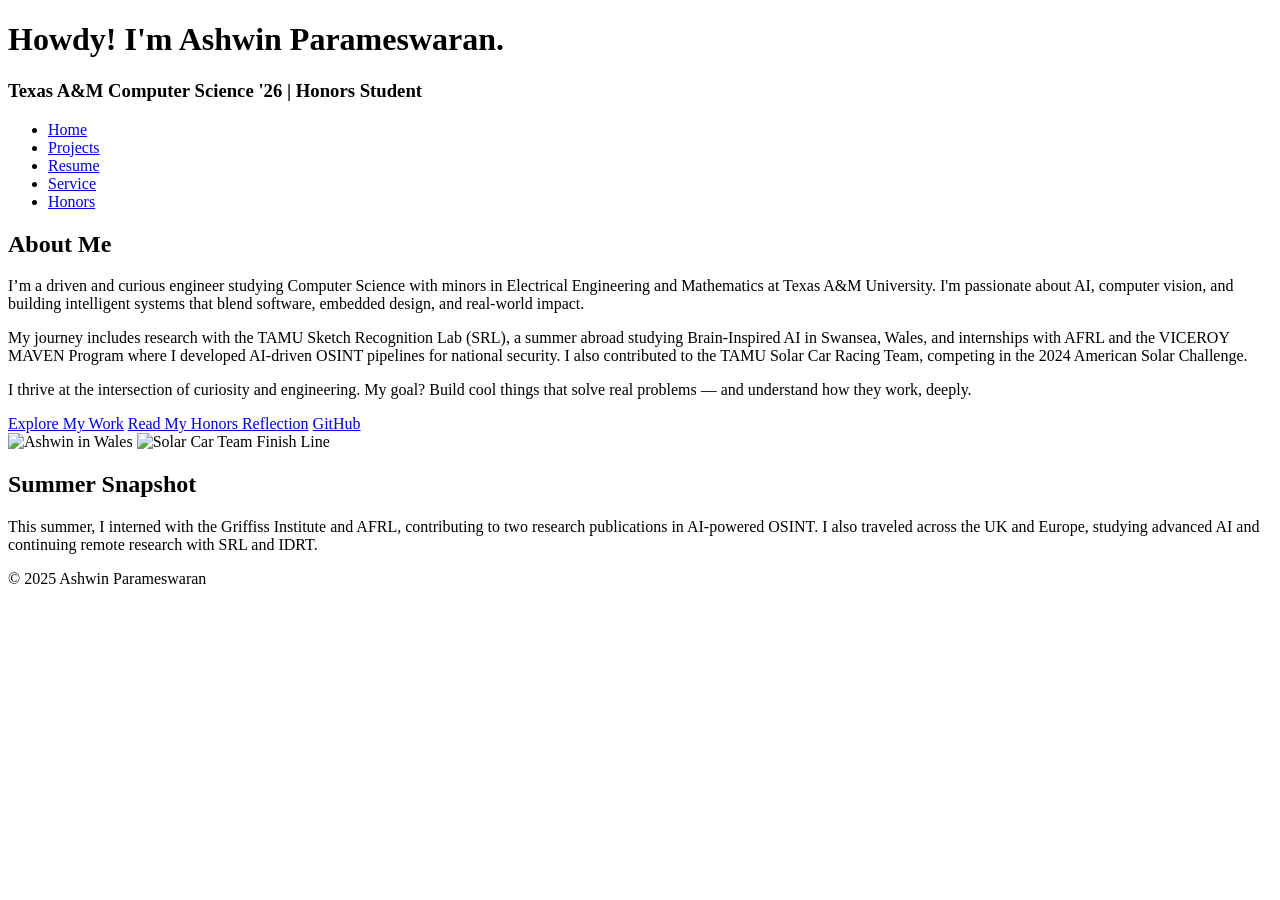
==== index.html @ 6560c9fb "Updated for honors portfolio & career" ====
<!DOCTYPE html>
<html lang="en">
<head>
    <meta charset="UTF-8" />
    <meta name="viewport" content="width=device-width, initial-scale=1.0" />
    <title>Ashwin Parameswaran</title>
    <link rel="stylesheet" href="css/styles.css" />
</head>
<body>
    <header>
        <h1>Howdy! I'm Ashwin Parameswaran.</h1>
        <h3>Texas A&M Computer Science '26 | Honors Student</h3>
        <nav>
            <ul>
                <li><a href="index.html">Home</a></li>
                <li><a href="projects.html">Projects</a></li>
                <li><a href="resume.html">Resume</a></li>
                <li><a href="service.html">Service</a></li>
                <li><a href="honors.html">Honors</a></li>
            </ul>
        </nav>
    </header>

    <main class="content">
        <section class="intro">
            <div class="text">
                <h2>About Me</h2>
                <p>
                    I’m a driven and curious engineer studying Computer Science with minors in Electrical Engineering and Mathematics at Texas A&M University. I'm passionate about AI, computer vision, and building intelligent systems that blend software, embedded design, and real-world impact.
                </p>
                <p>
                    My journey includes research with the TAMU Sketch Recognition Lab (SRL), a summer abroad studying Brain-Inspired AI in Swansea, Wales, and internships with AFRL and the VICEROY MAVEN Program where I developed AI-driven OSINT pipelines for national security. I also contributed to the TAMU Solar Car Racing Team, competing in the 2024 American Solar Challenge.
                </p>
                <p>
                    I thrive at the intersection of curiosity and engineering. My goal? Build cool things that solve real problems — and understand how they work, deeply.
                </p>
                <div class="links">
                    <a href="projects.html" class="btn">Explore My Work</a>
                    <a href="honors.html" class="btn secondary">Read My Honors Reflection</a>
                    <a href="https://github.com/AshRP03" class="btn secondary" target="_blank">GitHub</a>
                </div>
            </div>
            <div class="images">
                <img src="images/profile-abroad.jpg" alt="Ashwin in Wales" />
                <img src="images/solarcar.jpg" alt="Solar Car Team Finish Line" />
            </div>
        </section>

        <section class="update">
            <h2>Summer Snapshot</h2>
            <p>
                This summer, I interned with the Griffiss Institute and AFRL, contributing to two research publications in AI-powered OSINT. I also traveled across the UK and Europe, studying advanced AI and continuing remote research with SRL and IDRT.
            </p>
        </section>
    </main>

    <footer>
        <p>&copy; 2025 Ashwin Parameswaran</p>
    </footer>

    <script src="scripts/animate.js"></script>
</body>
</html>
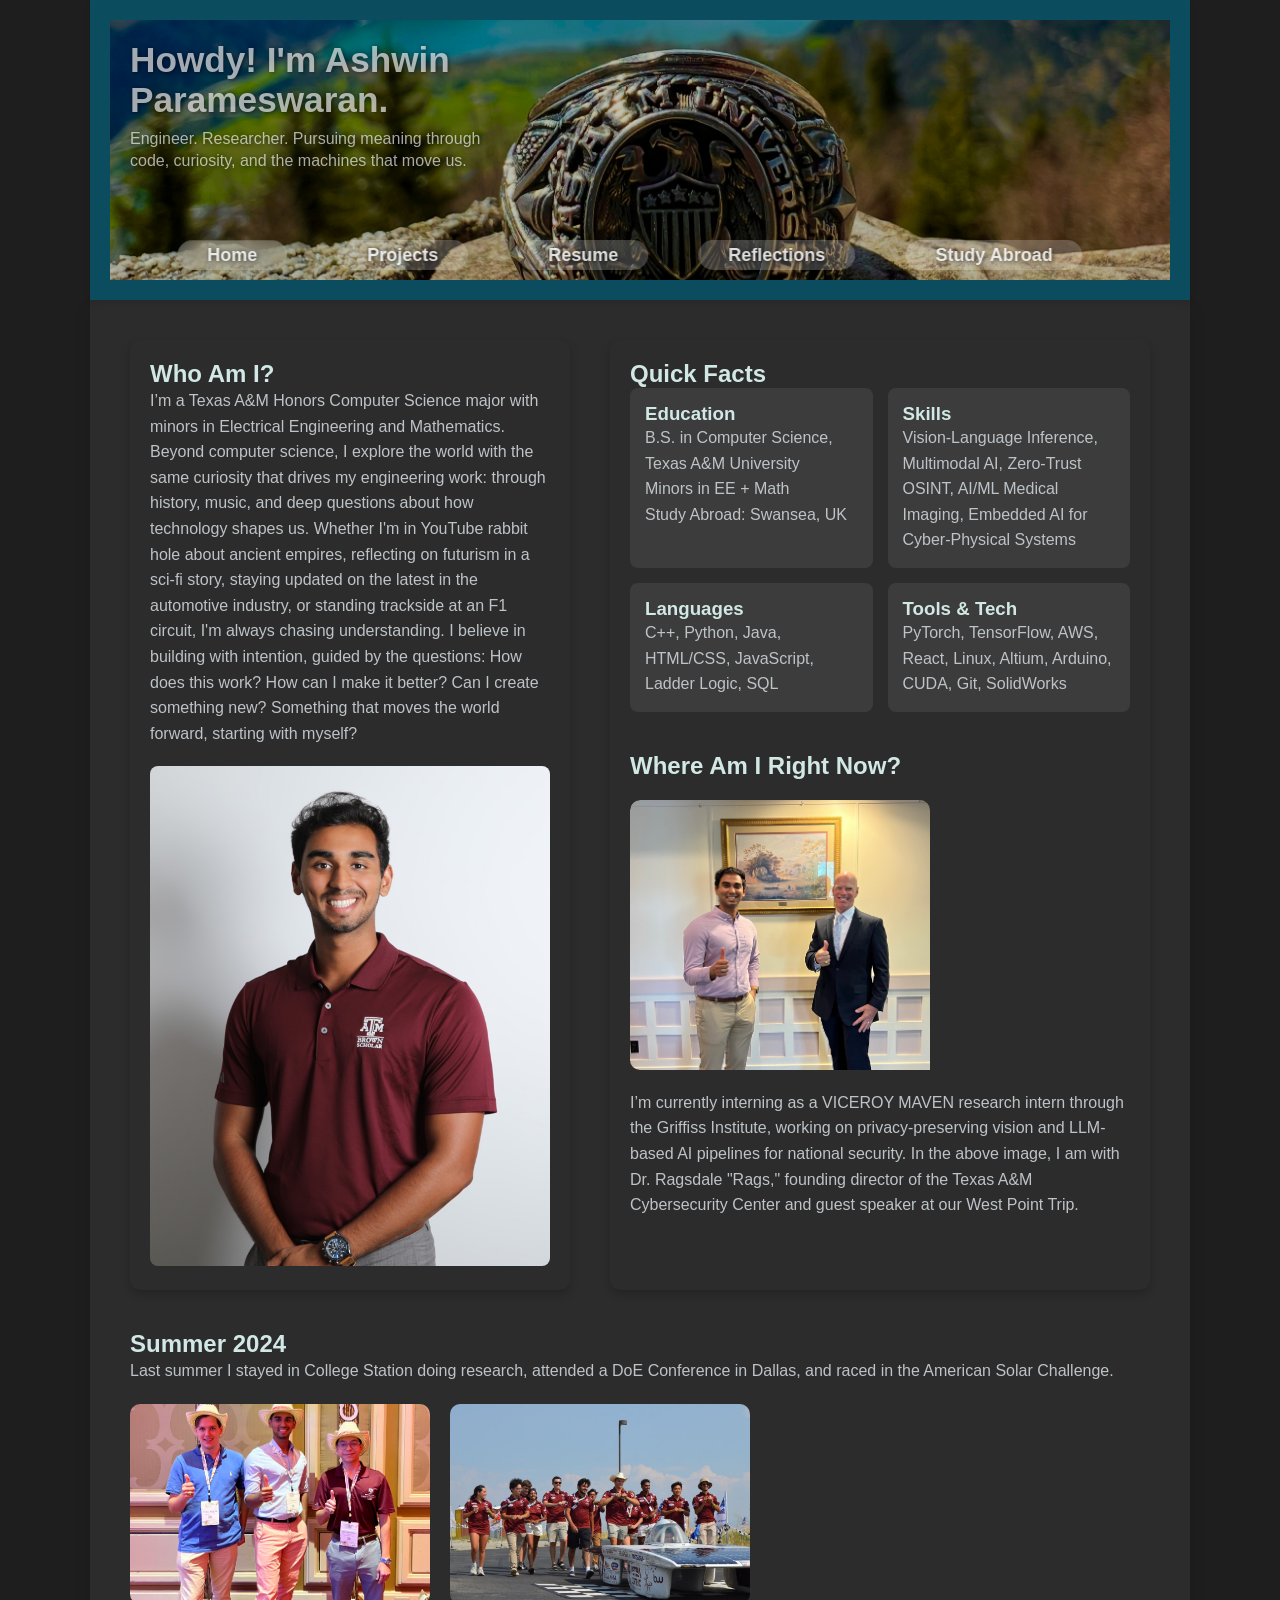
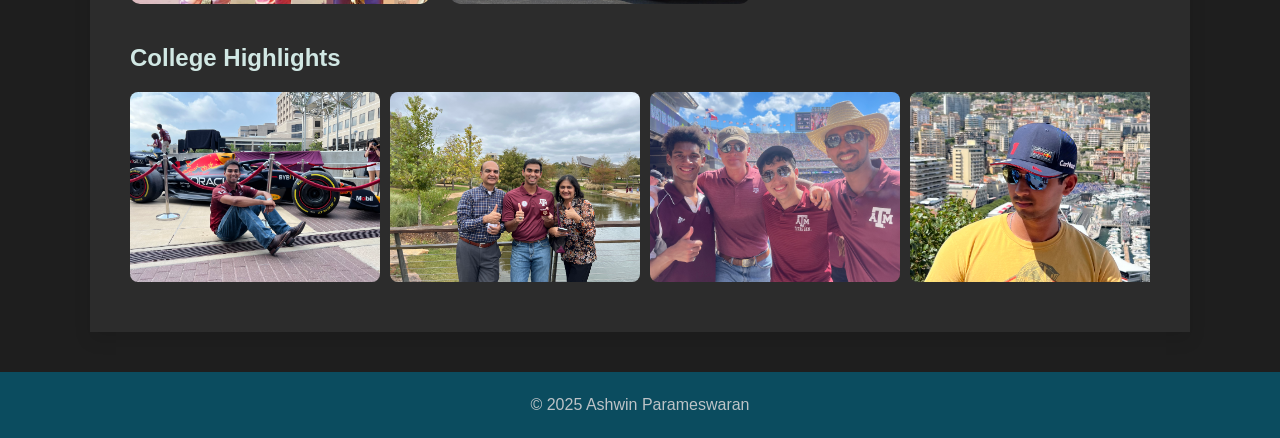
==== commit 1ab25904: "Updated Home & Projects Page" ====
--- a/index.html
+++ b/index.html
@@ -1,63 +1,299 @@
 <!DOCTYPE html>
 <html lang="en">
 <head>
-    <meta charset="UTF-8" />
-    <meta name="viewport" content="width=device-width, initial-scale=1.0" />
-    <title>Ashwin Parameswaran</title>
-    <link rel="stylesheet" href="css/styles.css" />
+  <meta charset="UTF-8" />
+  <meta name="viewport" content="width=device-width, initial-scale=1.0" />
+  <title>Ashwin Parameswaran</title>
+  <link rel="stylesheet" href="css/styles.css" />
+  <style>
+    body {
+      margin: 0;
+      font-family: Arial, sans-serif;
+      background-color: #1e1e1e;
+      color: #f0f0f0;
+    }
+
+    .hero-section {
+      position: relative;
+      width: 1100px;
+      height: 300px;
+      z-index: 0;
+      margin: 0 auto;
+    }
+
+    .hero-bg {
+      width: 100%;
+      height: 100%;
+      object-fit: cover;
+      object-position: center 75%;
+      display: block;
+      filter: brightness(0.75);
+    }
+
+    .hero-overlay {
+      position: absolute;
+      top: 0;
+      left: 0;
+      height: 100%;
+      width: 100%;
+      padding: 30px;
+      display: flex;
+      flex-direction: column;
+      justify-content: space-between;
+      color: rgba(255, 255, 255, 0.195);
+      z-index: 2;
+    }
+    .hero-inner {
+      max-width: 900px;
+      margin: 0 auto;
+      width: 100%;
+      position: relative;
+    }
+
+    .hero-content {
+    position: absolute;
+    top: 40px;
+    left: 40px;
+    z-index: 3;
+    color: rgb(255, 255, 255);
+    text-shadow: 1px 1px 5px rgba(0, 0, 0, 0.6);
+    }
+
+    .hero-content h1 {
+    font-size: 2.6rem;
+    margin: 0 0 10px 0;
+    font-weight: bold;
+    color: rgba(255, 255, 255, 0.638);
+    text-align: left;
+    }
+
+    .hero-content p {
+    font-size: 1.1rem;
+    color: rgba(255, 255, 255, 0.85);
+    margin: 0;
+    }
+
+    .hero-content h1 {
+      font-size: 2.2rem;
+      margin-bottom: 8px;
+    }
+
+    .hero-content p {
+      font-size: 1rem;
+      line-height: 1.4;
+      color: rgba(255, 255, 255, 0.645);
+      text-shadow: 1px 1px 5px rgba(0, 0, 0, 0.653);
+      text-align: left;
+    }
+
+    .hero-nav {
+      position: absolute;
+      bottom: 30px;
+      left: 50%;
+      transform: translateX(-50%);
+    }
+
+    .hero-nav ul {
+      display: flex;
+      justify-content: center;
+      list-style: none;
+      gap: 30px;
+      padding: 0;
+      margin: 0;
+    }
+
+    .hero-nav a {
+      text-decoration: none;
+      font-weight: 600;
+      padding: 5px 30px;
+      border-radius: 20px;
+      color: #ffffffd8;
+      background: rgba(255, 255, 255, 0.214);
+      text-shadow: 1px 1px 5px rgba(0, 0, 0, 0.653);
+      backdrop-filter: blur(10px);
+      transition: background 0.3s ease;
+      white-space: nowrap;
+    }
+
+    .hero-nav a:hover {
+      background: rgba(255, 255, 255, 0.363);
+    }
+
+    main.content {
+      padding: 40px;
+      max-width: 1100px;
+      margin: 0 auto;
+    }
+
+    .two-column {
+      display: flex;
+      gap: 40px;
+      flex-wrap: wrap;
+    }
+
+    .left-col, .right-col {
+      flex: 1 1 400px;
+    }
+
+    .text-block, .quick-facts {
+      background-color: #2C2C2C;
+      padding: 20px;
+      border-radius: 10px;
+      box-shadow: 0 4px 10px rgba(0,0,0,0.2);
+      margin-bottom: 40px;
+    }
+
+    .text-block img {
+      width: 100%;
+      height: auto;
+      margin-top: 20px;
+      border-radius: 8px;
+    }
+
+    .card-row {
+      display: flex;
+      flex-wrap: wrap;
+      gap: 15px;
+    }
+
+    .fact-card {
+      flex: 1 1 200px;
+      background-color: #3C3C3C;
+      padding: 15px;
+      border-radius: 8px;
+    }
+
+    .highlight-grid {
+      display: flex;
+      flex-wrap: wrap;
+      gap: 20px;
+      margin-top: 20px;
+    }
+
+    .highlight-grid img {
+      width: 100%;
+      max-width: 300px;
+      height: 200px;
+      object-fit: cover;
+      border-radius: 10px;
+    }
+
+    .strip {
+      display: flex;
+      gap: 10px;
+      overflow-x: auto;
+      padding-bottom: 10px;
+    }
+
+    .strip img {
+      width: 250px;
+      height: 190px;
+      object-fit: cover;
+      border-radius: 8px;
+      flex-shrink: 0;
+    }
+
+    footer {
+      text-align: center;
+      padding: 20px;
+      font-size: 0.9rem;
+      color: #aaa;
+    }
+  </style>
 </head>
 <body>
-    <header>
-        <h1>Howdy! I'm Ashwin Parameswaran.</h1>
-        <h3>Texas A&M Computer Science '26 | Honors Student</h3>
-        <nav>
-            <ul>
-                <li><a href="index.html">Home</a></li>
-                <li><a href="projects.html">Projects</a></li>
-                <li><a href="resume.html">Resume</a></li>
-                <li><a href="service.html">Service</a></li>
-                <li><a href="honors.html">Honors</a></li>
-            </ul>
-        </nav>
-    </header>
-
-    <main class="content">
-        <section class="intro">
-            <div class="text">
-                <h2>About Me</h2>
-                <p>
-                    I’m a driven and curious engineer studying Computer Science with minors in Electrical Engineering and Mathematics at Texas A&M University. I'm passionate about AI, computer vision, and building intelligent systems that blend software, embedded design, and real-world impact.
-                </p>
-                <p>
-                    My journey includes research with the TAMU Sketch Recognition Lab (SRL), a summer abroad studying Brain-Inspired AI in Swansea, Wales, and internships with AFRL and the VICEROY MAVEN Program where I developed AI-driven OSINT pipelines for national security. I also contributed to the TAMU Solar Car Racing Team, competing in the 2024 American Solar Challenge.
-                </p>
-                <p>
-                    I thrive at the intersection of curiosity and engineering. My goal? Build cool things that solve real problems — and understand how they work, deeply.
-                </p>
-                <div class="links">
-                    <a href="projects.html" class="btn">Explore My Work</a>
-                    <a href="honors.html" class="btn secondary">Read My Honors Reflection</a>
-                    <a href="https://github.com/AshRP03" class="btn secondary" target="_blank">GitHub</a>
-                </div>
-            </div>
-            <div class="images">
-                <img src="images/profile-abroad.jpg" alt="Ashwin in Wales" />
-                <img src="images/solarcar.jpg" alt="Solar Car Team Finish Line" />
-            </div>
-        </section>
-
-        <section class="update">
-            <h2>Summer Snapshot</h2>
-            <p>
-                This summer, I interned with the Griffiss Institute and AFRL, contributing to two research publications in AI-powered OSINT. I also traveled across the UK and Europe, studying advanced AI and continuing remote research with SRL and IDRT.
-            </p>
-        </section>
-    </main>
-
-    <footer>
-        <p>&copy; 2025 Ashwin Parameswaran</p>
-    </footer>
-
-    <script src="scripts/animate.js"></script>
+  <header class="hero-section">
+    <img src="images/ringbanner.jpeg" alt="Lake Como Aggie Ring" class="hero-bg"/>
+    <div class="hero-overlay">
+      <nav class="hero-nav">
+        <ul>
+          <li><a href="index.html">Home</a></li>
+          <li><a href="projects.html">Projects</a></li>
+          <li><a href="resume.html">Resume</a></li>
+          <li><a href="honors.html">Reflections</a></li>
+          <li><a href="studyabroad.html">Study Abroad</a></li>
+        </ul>
+      </nav>
+      <div class="hero-content">
+        <h1>Howdy! I'm Ashwin <br />Parameswaran.</h1>
+        <p>Engineer. Researcher. Pursuing meaning through <br />code, curiosity, and the machines that move us.</p>
+      </div>
+    </div>
+  </header>
+
+  <main class="content">
+    <section class="two-column">
+      <div class="left-col text-block">
+        <h2>Who Am I?</h2>
+        <p>I’m a Texas A&M Honors Computer Science major with minors in Electrical Engineering and Mathematics. 
+            Beyond computer science, I explore the world with the same curiosity that drives my engineering work: 
+            through history, music, and deep questions about how technology shapes us. Whether I'm in YouTube rabbit hole about ancient empires, 
+            reflecting on futurism in a sci-fi story, staying updated on the latest in the automotive industry, 
+            or standing trackside at an F1 circuit, I'm always chasing understanding. I believe in building with intention, 
+            guided by the questions: How does this work? How can I make it better? Can I create something new? 
+            Something that moves the world forward, starting with myself?</p>
+        <img src="images/proportrait.jpeg"
+            alt="Ashwin Portrait"
+            style="height: 500px; width: 100%; max-width: 100%; object-fit: cover; object-position: center 20%; border-radius: 8px;" />
+      </div>
+
+      <div class="right-col quick-facts">
+        <h2>Quick Facts</h2>
+        <div class="card-row">
+          <div class="fact-card">
+            <h3>Education</h3>
+            <p>B.S. in Computer Science, Texas A&M University<br />Minors in EE + Math <br /> Study Abroad: Swansea, UK</p>
+          </div>
+          <div class="fact-card">
+            <h3>Skills</h3>
+            <p>Vision-Language Inference, Multimodal AI, Zero-Trust OSINT, AI/ML Medical Imaging, Embedded AI for Cyber-Physical Systems</p>
+          </div>
+          <div class="fact-card">
+            <h3>Languages</h3>
+            <p>C++, Python, Java, HTML/CSS, JavaScript, Ladder Logic, SQL</p>
+          </div>
+          <div class="fact-card">
+            <h3>Tools & Tech</h3>
+            <p>PyTorch, TensorFlow, AWS, React, Linux, Altium, Arduino, CUDA, Git, SolidWorks</p>
+          </div>
+        </div>
+
+        <h2 style="margin-top: 40px;">Where Am I Right Now?</h2>
+        <div class="highlight-grid">
+          <div style="max-width: 100%; width: 500px; height: 270px; overflow: hidden; border-radius: 10px; margin: 0 auto;">
+            <img src="images/viceroy.jpeg"
+                alt="VICEROY MAVEN Internship"
+                style="width: 200%; height: 120%; object-fit: cover; object-position: center 30%;" />
+          </div>
+          <p>
+            I’m currently interning as a VICEROY MAVEN research intern through the Griffiss Institute, working on privacy-preserving vision and LLM-based AI pipelines for national security. In the above image, I am with Dr. Ragsdale "Rags," founding director of the Texas A&M Cybersecurity Center and guest speaker at our West Point Trip.
+          </p>
+        </div>
+      </div>
+    </section>
+
+    <section class="highlight">
+      <h2>Summer 2024</h2>
+      <p>Last summer I stayed in College Station doing research, attended a DoE Conference in Dallas, and raced in the American Solar Challenge.</p>
+      <div class="highlight-grid">
+        <img src="images/doeconf.jpeg" alt="Department of Energy Conference" />
+        <img src="images/solarcar.jpeg" alt="Solar Car Finish Line" />
+      </div>
+    </section>
+
+    <section class="travel-strip">
+      <h2 style="margin: 40px 0 20px;">College Highlights</h2>
+      <div class="strip">
+        <img src="images/redbull.jpeg" alt="Red Bull Solar Team Event" />
+        <img src="images/ring.jpeg" alt="Aggie Ring Day" />
+        <img src="images/aggie.jpeg" alt="Kyle Field Game Day" />
+        <img src="images/monaco.jpeg" alt="Monaco F1" />
+      </div>
+    </section>
+  </main>
+
+  <footer>
+    <p>&copy; 2025 Ashwin Parameswaran</p>
+  </footer>
 </body>
-</html>
+</html>
--- a/css/styles.css
+++ b/css/styles.css
@@ -0,0 +1,205 @@
+* {
+    margin: 0;
+    padding: 0;
+    box-sizing: border-box;
+}
+
+html, body {
+    font-family: 'Roboto', sans-serif;
+    background-color: #1E1E1E;
+    color: #EAEAEA;
+    height: 100%;
+    scroll-behavior: smooth;
+}
+
+body {
+    display: flex;
+    flex-direction: column;
+    min-height: 100vh;
+}
+
+h1, h2, h3, h4, h5 {
+    font-family: 'Montserrat', sans-serif;
+    color: #D1E8E4;
+}
+
+p, li {
+    font-size: 16px;
+    line-height: 1.6;
+    color: #BDC3C7;
+}
+
+header {
+    background-color: #0B4C5F;
+    color: white;
+    padding: 20px;
+    text-align: center;
+    box-shadow: 0 4px 6px rgba(0, 0, 0, 0.1);
+}
+
+header h1 {
+    font-size: 32px;
+    margin-bottom: 5px;
+}
+
+header h3 {
+    font-size: 18px;
+    font-weight: normal;
+}
+
+nav ul {
+    list-style: none;
+    margin-top: 15px;
+}
+
+nav ul li {
+    display: inline;
+    margin-right: 20px;
+}
+
+nav ul li a {
+    color: #EAEAEA;
+    text-decoration: none;
+    font-weight: bold;
+    font-size: 18px;
+    padding: 10px 15px;
+    border-radius: 5px;
+    transition: background-color 0.3s ease;
+}
+
+nav ul li a:hover {
+    background-color: #094252;
+    color: #ffffff;
+}
+
+main {
+    flex: 1;
+    padding: 40px;
+    max-width: 1200px;
+    margin: 0 auto;
+    background-color: #2C2C2C;
+    box-shadow: 0 8px 16px rgba(0, 0, 0, 0.1);
+}
+
+.center-button {
+    display: block;
+    margin: 0 auto;
+    padding: 10px 20px;
+}
+
+#theme-toggle {
+    background-color: #58CFFB;
+    color: #000;
+    border: none;
+    padding: 10px 20px;
+    border-radius: 5px;
+    cursor: pointer;
+}
+
+section.content {
+    display: flex;
+    gap: 30px;
+    margin-top: 20px;
+}
+
+.left-column, .right-column {
+    padding: 20px;
+    border-radius: 10px;
+    background-color: #3C3C3C;
+    box-shadow: 0 4px 8px rgba(0, 0, 0, 0.1);
+}
+
+.left-column {
+    flex: 2;
+}
+
+.right-column {
+    flex: 1;
+}
+
+.page3-layout .left-column {
+    flex: 1;
+    padding-left: 50px;
+}
+
+.page3-layout .right-column {
+    flex: 2;
+    padding-left: 20px;
+}
+
+a {
+    color: #58CFFB;
+    text-decoration: none;
+    transition: color 0.3s ease;
+}
+
+a:hover {
+    color: #33A3C7;
+}
+
+footer {
+    background-color: #0B4C5F;
+    color: white;
+    text-align: center;
+    padding: 15px 0;
+    margin-top: 40px;
+    font-size: 14px;
+}
+
+footer p {
+    margin: 0;
+}
+
+button, .btn {
+    background-color: #58CFFB;
+    color: #1E1E1E;
+    padding: 10px 20px;
+    border: none;
+    border-radius: 5px;
+    cursor: pointer;
+    transition: background-color 0.3s ease;
+}
+
+button:hover, .btn:hover {
+    background-color: #33A3C7;
+}
+
+input, textarea, select {
+    width: 100%;
+    padding: 12px;
+    margin: 8px 0;
+    box-sizing: border-box;
+    border: 2px solid #BDC3C7;
+    border-radius: 5px;
+    font-size: 16px;
+    background-color: #333;
+    color: #EAEAEA;
+}
+
+input[type="submit"], input[type="button"] {
+    background-color: #58CFFB;
+    color: #1E1E1E;
+    border: none;
+    border-radius: 5px;
+    cursor: pointer;
+    padding: 12px 20px;
+}
+
+input[type="submit"]:hover, input[type="button"]:hover {
+    background-color: #33A3C7;
+}
+
+@media (max-width: 768px) {
+    section.content {
+        flex-direction: column;
+    }
+
+    nav ul {
+        text-align: center;
+    }
+
+    nav ul li {
+        display: block;
+        margin: 10px 0;
+    }
+}
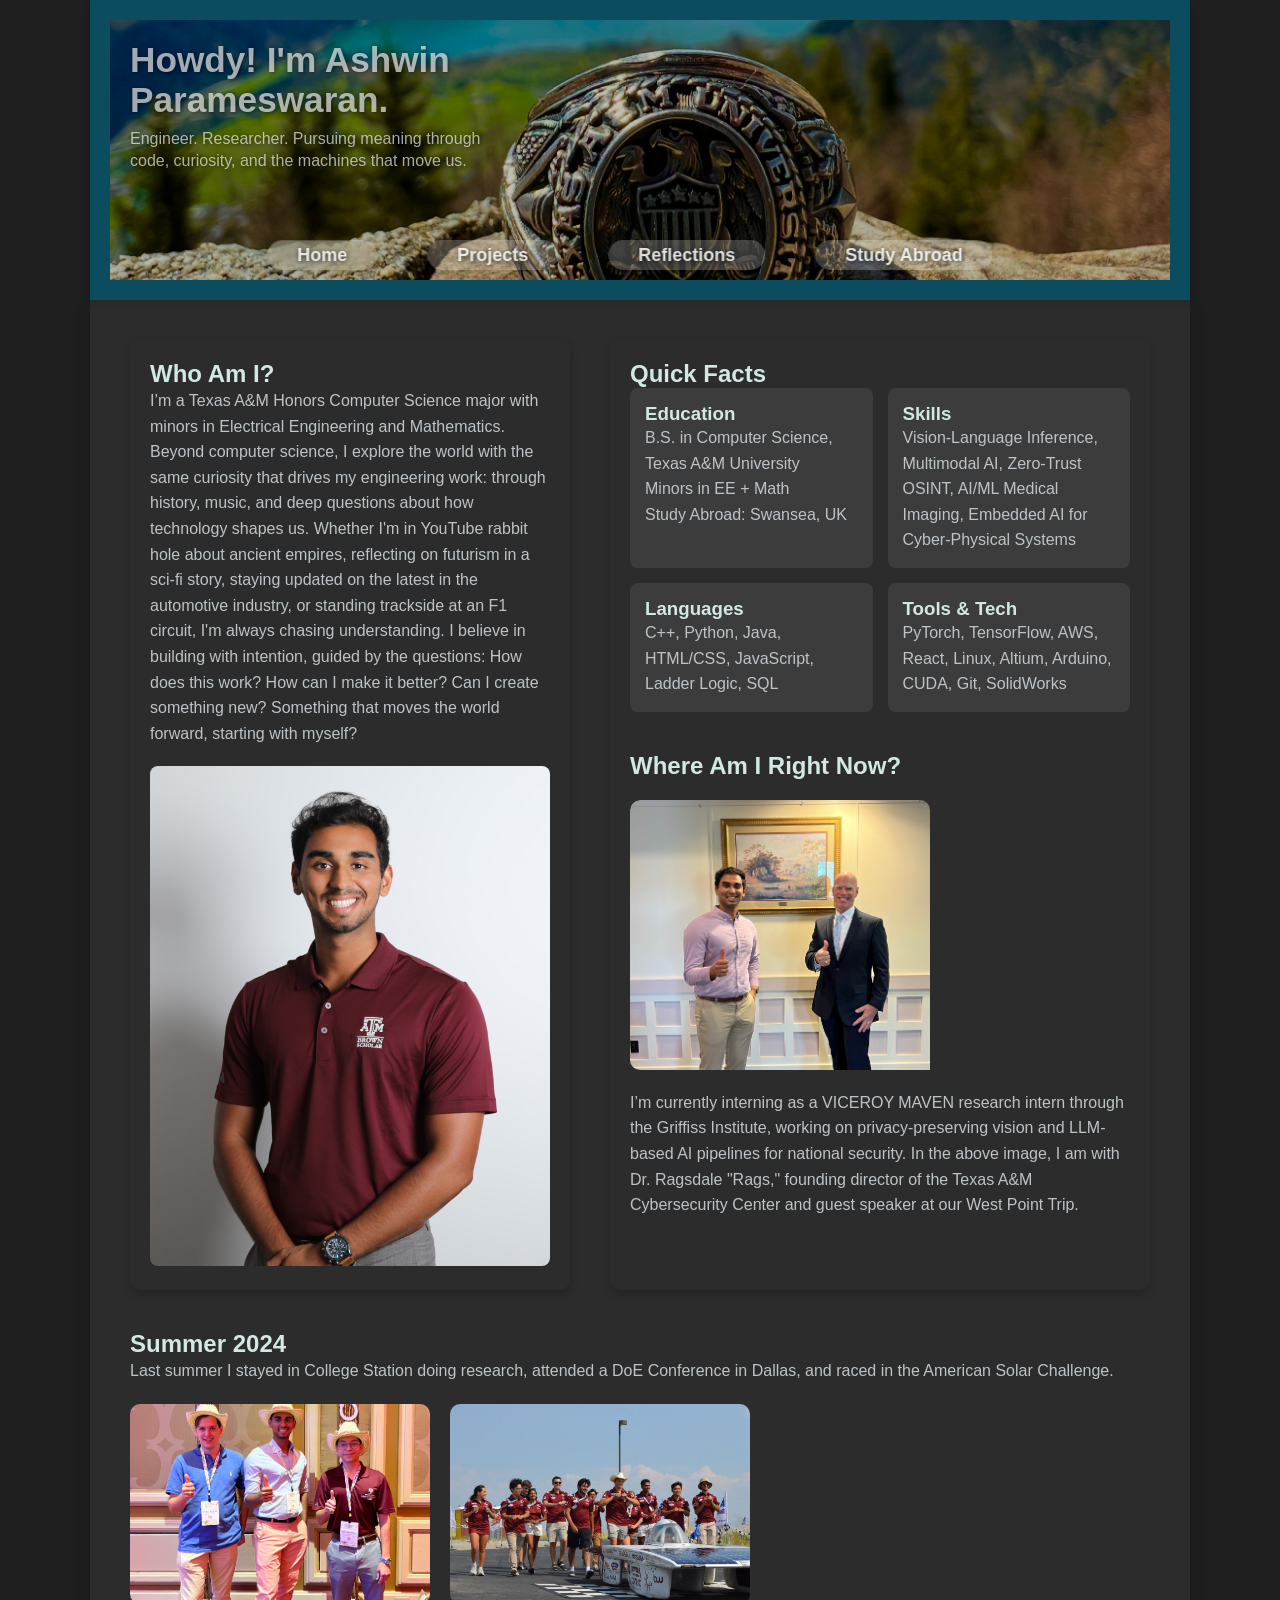
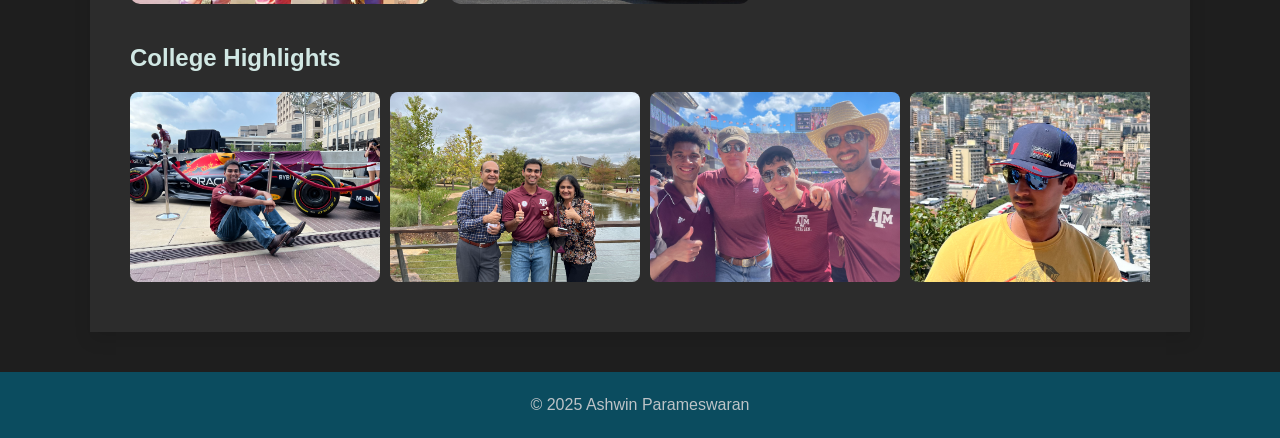
==== commit 335fbf8b: "Finished 4 core tabs and styling" ====
--- a/index.html
+++ b/index.html
@@ -203,13 +203,12 @@
 </head>
 <body>
   <header class="hero-section">
-    <img src="images/ringbanner.jpeg" alt="Lake Como Aggie Ring" class="hero-bg"/>
+    <img src="images/ringbanner.jpeg" alt="Switzerland Aggie Ring" class="hero-bg"/>
     <div class="hero-overlay">
       <nav class="hero-nav">
         <ul>
           <li><a href="index.html">Home</a></li>
           <li><a href="projects.html">Projects</a></li>
-          <li><a href="resume.html">Resume</a></li>
           <li><a href="honors.html">Reflections</a></li>
           <li><a href="studyabroad.html">Study Abroad</a></li>
         </ul>
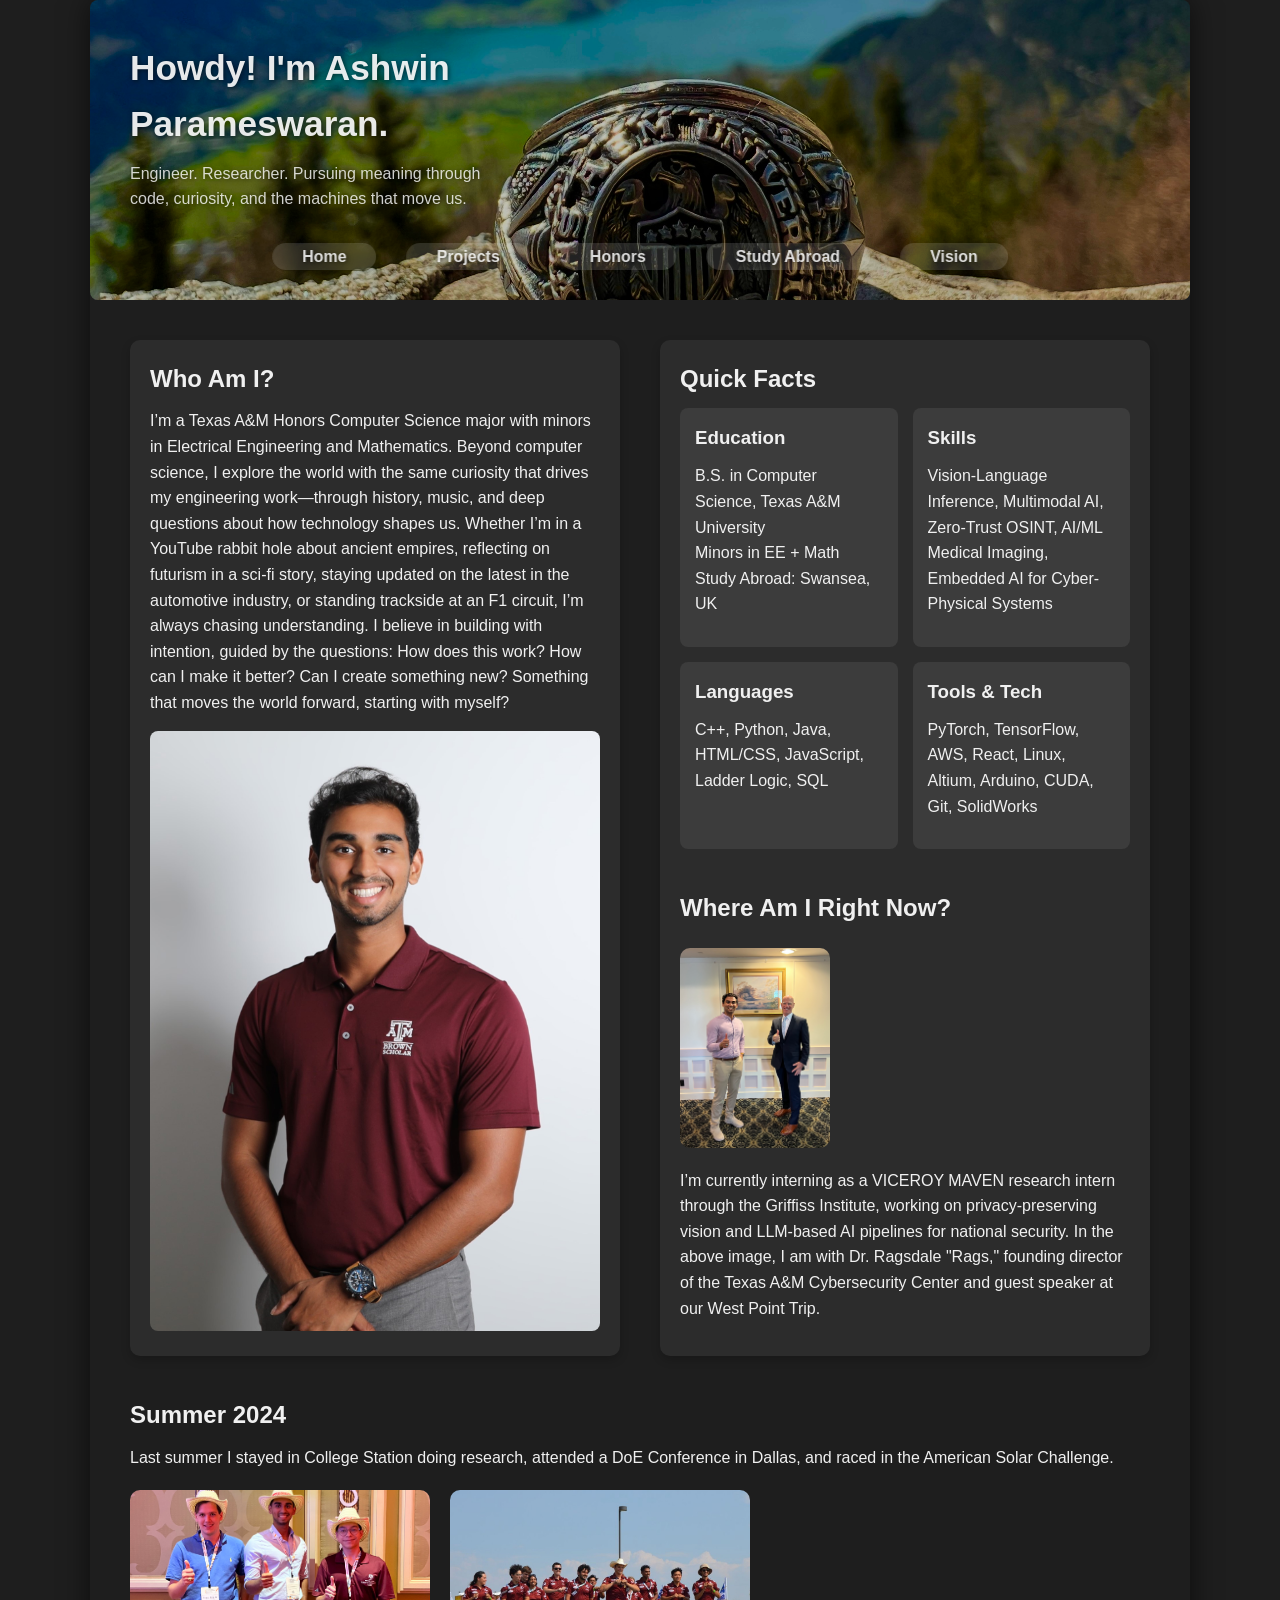
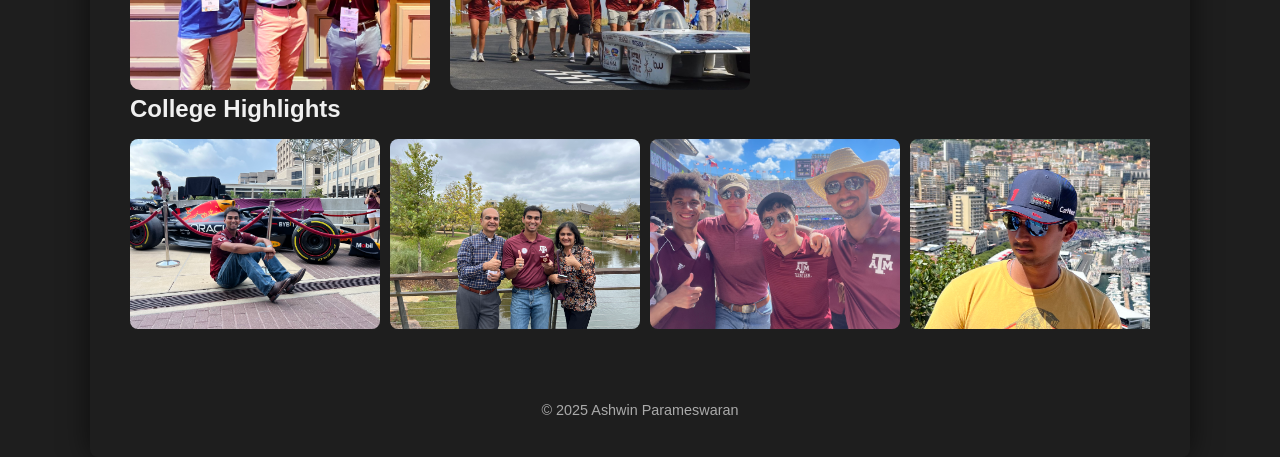
==== commit d258e14a: "Final deployable changes" ====
--- a/index.html
+++ b/index.html
@@ -5,215 +5,22 @@
   <meta name="viewport" content="width=device-width, initial-scale=1.0" />
   <title>Ashwin Parameswaran</title>
   <link rel="stylesheet" href="css/styles.css" />
-  <style>
-    body {
-      margin: 0;
-      font-family: Arial, sans-serif;
-      background-color: #1e1e1e;
-      color: #f0f0f0;
-    }
-
-    .hero-section {
-      position: relative;
-      width: 1100px;
-      height: 300px;
-      z-index: 0;
-      margin: 0 auto;
-    }
-
-    .hero-bg {
-      width: 100%;
-      height: 100%;
-      object-fit: cover;
-      object-position: center 75%;
-      display: block;
-      filter: brightness(0.75);
-    }
-
-    .hero-overlay {
-      position: absolute;
-      top: 0;
-      left: 0;
-      height: 100%;
-      width: 100%;
-      padding: 30px;
-      display: flex;
-      flex-direction: column;
-      justify-content: space-between;
-      color: rgba(255, 255, 255, 0.195);
-      z-index: 2;
-    }
-    .hero-inner {
-      max-width: 900px;
-      margin: 0 auto;
-      width: 100%;
-      position: relative;
-    }
-
-    .hero-content {
-    position: absolute;
-    top: 40px;
-    left: 40px;
-    z-index: 3;
-    color: rgb(255, 255, 255);
-    text-shadow: 1px 1px 5px rgba(0, 0, 0, 0.6);
-    }
-
-    .hero-content h1 {
-    font-size: 2.6rem;
-    margin: 0 0 10px 0;
-    font-weight: bold;
-    color: rgba(255, 255, 255, 0.638);
-    text-align: left;
-    }
-
-    .hero-content p {
-    font-size: 1.1rem;
-    color: rgba(255, 255, 255, 0.85);
-    margin: 0;
-    }
-
-    .hero-content h1 {
-      font-size: 2.2rem;
-      margin-bottom: 8px;
-    }
-
-    .hero-content p {
-      font-size: 1rem;
-      line-height: 1.4;
-      color: rgba(255, 255, 255, 0.645);
-      text-shadow: 1px 1px 5px rgba(0, 0, 0, 0.653);
-      text-align: left;
-    }
-
-    .hero-nav {
-      position: absolute;
-      bottom: 30px;
-      left: 50%;
-      transform: translateX(-50%);
-    }
-
-    .hero-nav ul {
-      display: flex;
-      justify-content: center;
-      list-style: none;
-      gap: 30px;
-      padding: 0;
-      margin: 0;
-    }
-
-    .hero-nav a {
-      text-decoration: none;
-      font-weight: 600;
-      padding: 5px 30px;
-      border-radius: 20px;
-      color: #ffffffd8;
-      background: rgba(255, 255, 255, 0.214);
-      text-shadow: 1px 1px 5px rgba(0, 0, 0, 0.653);
-      backdrop-filter: blur(10px);
-      transition: background 0.3s ease;
-      white-space: nowrap;
-    }
-
-    .hero-nav a:hover {
-      background: rgba(255, 255, 255, 0.363);
-    }
-
-    main.content {
-      padding: 40px;
-      max-width: 1100px;
-      margin: 0 auto;
-    }
-
-    .two-column {
-      display: flex;
-      gap: 40px;
-      flex-wrap: wrap;
-    }
-
-    .left-col, .right-col {
-      flex: 1 1 400px;
-    }
-
-    .text-block, .quick-facts {
-      background-color: #2C2C2C;
-      padding: 20px;
-      border-radius: 10px;
-      box-shadow: 0 4px 10px rgba(0,0,0,0.2);
-      margin-bottom: 40px;
-    }
-
-    .text-block img {
-      width: 100%;
-      height: auto;
-      margin-top: 20px;
-      border-radius: 8px;
-    }
-
-    .card-row {
-      display: flex;
-      flex-wrap: wrap;
-      gap: 15px;
-    }
-
-    .fact-card {
-      flex: 1 1 200px;
-      background-color: #3C3C3C;
-      padding: 15px;
-      border-radius: 8px;
-    }
-
-    .highlight-grid {
-      display: flex;
-      flex-wrap: wrap;
-      gap: 20px;
-      margin-top: 20px;
-    }
-
-    .highlight-grid img {
-      width: 100%;
-      max-width: 300px;
-      height: 200px;
-      object-fit: cover;
-      border-radius: 10px;
-    }
-
-    .strip {
-      display: flex;
-      gap: 10px;
-      overflow-x: auto;
-      padding-bottom: 10px;
-    }
-
-    .strip img {
-      width: 250px;
-      height: 190px;
-      object-fit: cover;
-      border-radius: 8px;
-      flex-shrink: 0;
-    }
-
-    footer {
-      text-align: center;
-      padding: 20px;
-      font-size: 0.9rem;
-      color: #aaa;
-    }
-  </style>
 </head>
 <body>
+  <div class="page-wrapper">
   <header class="hero-section">
-    <img src="images/ringbanner.jpeg" alt="Switzerland Aggie Ring" class="hero-bg"/>
+    <img src="images/ringbanner.jpeg" alt="Switzerland Aggie Ring" class="hero-bg" style="object-position: center 70%;" />
     <div class="hero-overlay">
       <nav class="hero-nav">
         <ul>
           <li><a href="index.html">Home</a></li>
           <li><a href="projects.html">Projects</a></li>
-          <li><a href="honors.html">Reflections</a></li>
+          <li><a href="honors.html">Honors</a></li>
           <li><a href="studyabroad.html">Study Abroad</a></li>
+          <li><a href="vision.html">Vision</a></li>
         </ul>
       </nav>
-      <div class="hero-content">
+      <div class="hero-content left-align">
         <h1>Howdy! I'm Ashwin <br />Parameswaran.</h1>
         <p>Engineer. Researcher. Pursuing meaning through <br />code, curiosity, and the machines that move us.</p>
       </div>
@@ -225,15 +32,13 @@
       <div class="left-col text-block">
         <h2>Who Am I?</h2>
         <p>I’m a Texas A&M Honors Computer Science major with minors in Electrical Engineering and Mathematics. 
-            Beyond computer science, I explore the world with the same curiosity that drives my engineering work: 
-            through history, music, and deep questions about how technology shapes us. Whether I'm in YouTube rabbit hole about ancient empires, 
-            reflecting on futurism in a sci-fi story, staying updated on the latest in the automotive industry, 
-            or standing trackside at an F1 circuit, I'm always chasing understanding. I believe in building with intention, 
-            guided by the questions: How does this work? How can I make it better? Can I create something new? 
-            Something that moves the world forward, starting with myself?</p>
+            Beyond computer science, I explore the world with the same curiosity that drives my engineering work—through history, music, and deep questions about how technology shapes us. 
+            Whether I’m in a YouTube rabbit hole about ancient empires, reflecting on futurism in a sci-fi story, staying updated on the latest in the automotive industry, 
+            or standing trackside at an F1 circuit, I’m always chasing understanding. I believe in building with intention, guided by the questions: 
+            How does this work? How can I make it better? Can I create something new? Something that moves the world forward, starting with myself?</p>
         <img src="images/proportrait.jpeg"
             alt="Ashwin Portrait"
-            style="height: 500px; width: 100%; max-width: 100%; object-fit: cover; object-position: center 20%; border-radius: 8px;" />
+            class="responsive-img portrait" />
       </div>
 
       <div class="right-col quick-facts">
@@ -241,7 +46,7 @@
         <div class="card-row">
           <div class="fact-card">
             <h3>Education</h3>
-            <p>B.S. in Computer Science, Texas A&M University<br />Minors in EE + Math <br /> Study Abroad: Swansea, UK</p>
+            <p>B.S. in Computer Science, Texas A&M University<br />Minors in EE + Math<br />Study Abroad: Swansea, UK</p>
           </div>
           <div class="fact-card">
             <h3>Skills</h3>
@@ -259,13 +64,12 @@
 
         <h2 style="margin-top: 40px;">Where Am I Right Now?</h2>
         <div class="highlight-grid">
-          <div style="max-width: 100%; width: 500px; height: 270px; overflow: hidden; border-radius: 10px; margin: 0 auto;">
-            <img src="images/viceroy.jpeg"
-                alt="VICEROY MAVEN Internship"
-                style="width: 200%; height: 120%; object-fit: cover; object-position: center 30%;" />
+          <div class="image-container">
+            <img src="images/viceroy.jpeg" alt="VICEROY MAVEN Internship" />
           </div>
           <p>
-            I’m currently interning as a VICEROY MAVEN research intern through the Griffiss Institute, working on privacy-preserving vision and LLM-based AI pipelines for national security. In the above image, I am with Dr. Ragsdale "Rags," founding director of the Texas A&M Cybersecurity Center and guest speaker at our West Point Trip.
+            I’m currently interning as a VICEROY MAVEN research intern through the Griffiss Institute, working on privacy-preserving vision and LLM-based AI pipelines for national security. 
+            In the above image, I am with Dr. Ragsdale "Rags," founding director of the Texas A&M Cybersecurity Center and guest speaker at our West Point Trip.
           </p>
         </div>
       </div>
@@ -281,7 +85,7 @@
     </section>
 
     <section class="travel-strip">
-      <h2 style="margin: 40px 0 20px;">College Highlights</h2>
+      <h2 class="strip-header">College Highlights</h2>
       <div class="strip">
         <img src="images/redbull.jpeg" alt="Red Bull Solar Team Event" />
         <img src="images/ring.jpeg" alt="Aggie Ring Day" />
@@ -294,5 +98,6 @@
   <footer>
     <p>&copy; 2025 Ashwin Parameswaran</p>
   </footer>
+  </div>
 </body>
 </html>
--- a/css/styles.css
+++ b/css/styles.css
@@ -1,205 +1,340 @@
+/* styles.css – Unified Site Styling for Ashwin Parameswaran */
+
+/* ===== RESET & BASE STYLES ===== */
 * {
-    margin: 0;
-    padding: 0;
-    box-sizing: border-box;
-}
-
-html, body {
-    font-family: 'Roboto', sans-serif;
-    background-color: #1E1E1E;
-    color: #EAEAEA;
-    height: 100%;
-    scroll-behavior: smooth;
+  box-sizing: border-box;
+  margin: 0;
+  padding: 0;
 }
 
 body {
-    display: flex;
-    flex-direction: column;
-    min-height: 100vh;
-}
-
-h1, h2, h3, h4, h5 {
-    font-family: 'Montserrat', sans-serif;
-    color: #D1E8E4;
-}
-
-p, li {
-    font-size: 16px;
-    line-height: 1.6;
-    color: #BDC3C7;
-}
-
-header {
-    background-color: #0B4C5F;
-    color: white;
-    padding: 20px;
-    text-align: center;
-    box-shadow: 0 4px 6px rgba(0, 0, 0, 0.1);
-}
-
-header h1 {
-    font-size: 32px;
-    margin-bottom: 5px;
-}
-
-header h3 {
-    font-size: 18px;
-    font-weight: normal;
-}
-
-nav ul {
-    list-style: none;
-    margin-top: 15px;
-}
-
-nav ul li {
-    display: inline;
-    margin-right: 20px;
-}
-
-nav ul li a {
-    color: #EAEAEA;
-    text-decoration: none;
-    font-weight: bold;
-    font-size: 18px;
-    padding: 10px 15px;
-    border-radius: 5px;
-    transition: background-color 0.3s ease;
-}
-
-nav ul li a:hover {
-    background-color: #094252;
-    color: #ffffff;
-}
-
-main {
-    flex: 1;
-    padding: 40px;
-    max-width: 1200px;
-    margin: 0 auto;
-    background-color: #2C2C2C;
-    box-shadow: 0 8px 16px rgba(0, 0, 0, 0.1);
-}
-
-.center-button {
-    display: block;
-    margin: 0 auto;
-    padding: 10px 20px;
-}
-
-#theme-toggle {
-    background-color: #58CFFB;
-    color: #000;
-    border: none;
-    padding: 10px 20px;
-    border-radius: 5px;
-    cursor: pointer;
-}
-
-section.content {
-    display: flex;
-    gap: 30px;
-    margin-top: 20px;
-}
-
-.left-column, .right-column {
-    padding: 20px;
-    border-radius: 10px;
-    background-color: #3C3C3C;
-    box-shadow: 0 4px 8px rgba(0, 0, 0, 0.1);
-}
-
-.left-column {
-    flex: 2;
-}
-
-.right-column {
-    flex: 1;
-}
-
-.page3-layout .left-column {
-    flex: 1;
-    padding-left: 50px;
-}
-
-.page3-layout .right-column {
-    flex: 2;
-    padding-left: 20px;
-}
-
-a {
-    color: #58CFFB;
-    text-decoration: none;
-    transition: color 0.3s ease;
-}
-
-a:hover {
-    color: #33A3C7;
+  font-family: Arial, sans-serif;
+  background-color: #1e1e1e;
+  color: #f0f0f0;
+  line-height: 1.6;
+}
+
+img {
+  display: block;
+  max-width: 100%;
+  height: auto;
+  border-radius: 8px;
+}
+
+h1, h2, h3 {
+  font-weight: bold;
+  margin-bottom: 10px;
+}
+
+p {
+  margin-bottom: 15px;
+}
+
+main.content {
+  padding: 40px;
+  max-width: 1100px;
+  margin: 0 auto;
 }
 
 footer {
-    background-color: #0B4C5F;
-    color: white;
-    text-align: center;
-    padding: 15px 0;
-    margin-top: 40px;
-    font-size: 14px;
-}
-
-footer p {
-    margin: 0;
-}
-
-button, .btn {
-    background-color: #58CFFB;
-    color: #1E1E1E;
-    padding: 10px 20px;
-    border: none;
-    border-radius: 5px;
-    cursor: pointer;
-    transition: background-color 0.3s ease;
-}
-
-button:hover, .btn:hover {
-    background-color: #33A3C7;
-}
-
-input, textarea, select {
-    width: 100%;
-    padding: 12px;
-    margin: 8px 0;
-    box-sizing: border-box;
-    border: 2px solid #BDC3C7;
-    border-radius: 5px;
-    font-size: 16px;
-    background-color: #333;
-    color: #EAEAEA;
-}
-
-input[type="submit"], input[type="button"] {
-    background-color: #58CFFB;
-    color: #1E1E1E;
-    border: none;
-    border-radius: 5px;
-    cursor: pointer;
-    padding: 12px 20px;
-}
-
-input[type="submit"]:hover, input[type="button"]:hover {
-    background-color: #33A3C7;
-}
-
-@media (max-width: 768px) {
-    section.content {
-        flex-direction: column;
-    }
-
-    nav ul {
-        text-align: center;
-    }
-
-    nav ul li {
-        display: block;
-        margin: 10px 0;
-    }
+  text-align: center;
+  padding: 20px;
+  font-size: 0.9rem;
+  color: #aaa;
+}
+
+/* ===== HERO SECTION ===== */
+.hero-section {
+  position: relative;
+  width: 1100px;
+  height: 300px;
+  margin: 0 auto;
+  z-index: 0;
+}
+
+.hero-bg {
+  width: 100%;
+  height: 100%;
+  object-fit: cover;
+  filter: brightness(0.75);
+  display: block;
+}
+
+.hero-overlay {
+  position: absolute;
+  top: 0;
+  left: 0;
+  height: 100%;
+  width: 100%;
+  padding: 30px;
+  display: flex;
+  flex-direction: column;
+  justify-content: space-between;
+  z-index: 2;
+}
+
+.hero-content {
+  position: absolute;
+  top: 40px;
+  left: 40px;
+  color: white;
+  text-align: left;
+  text-shadow: 1px 1px 5px rgba(0, 0, 0, 0.6);
+}
+
+.hero-content h1 {
+  font-size: 2.2rem;
+  margin-bottom: 8px;
+  color: rgba(255, 255, 255, 0.9);
+}
+
+.hero-content p {
+  font-size: 1rem;
+  color: rgba(255, 255, 255, 0.8);
+}
+
+.hero-nav {
+  position: absolute;
+  bottom: 30px;
+  left: 50%;
+  transform: translateX(-50%);
+}
+
+.hero-nav ul {
+  display: flex;
+  justify-content: center;
+  list-style: none;
+  gap: 30px;
+}
+
+.hero-nav a {
+  text-decoration: none;
+  font-weight: 600;
+  padding: 5px 30px;
+  border-radius: 20px;
+  color: #ffffffd8;
+  background: rgba(255, 255, 255, 0.135);
+  text-shadow: 1px 1px 5px rgba(0, 0, 0, 0.653);
+  backdrop-filter: blur(10px);
+  transition: background 0.3s ease;
+  white-space: nowrap;
+}
+
+.hero-nav a:hover {
+  background: rgba(255, 255, 255, 0.303);
+}
+
+/* ===== HOMEPAGE SECTIONS ===== */
+.two-column {
+  display: flex;
+  gap: 40px;
+  flex-wrap: wrap;
+}
+
+.left-col, .right-col {
+  flex: 1 1 400px;
+}
+
+.text-block, .quick-facts {
+  background-color: #2C2C2C;
+  padding: 20px;
+  border-radius: 10px;
+  box-shadow: 0 4px 10px rgba(0,0,0,0.2);
+  margin-bottom: 40px;
+}
+
+.card-row {
+  display: flex;
+  flex-wrap: wrap;
+  gap: 15px;
+}
+
+.fact-card {
+  flex: 1 1 200px;
+  background-color: #3C3C3C;
+  padding: 15px;
+  border-radius: 8px;
+}
+
+.strip {
+  display: flex;
+  gap: 10px;
+  overflow-x: auto;
+  padding-bottom: 10px;
+}
+
+.strip img {
+  width: 250px;
+  height: 190px;
+  object-fit: cover;
+  border-radius: 8px;
+  flex-shrink: 0;
+}
+
+.highlight-grid {
+  display: flex;
+  flex-wrap: wrap;
+  gap: 20px;
+  margin-top: 20px;
+}
+
+.highlight-grid img {
+  width: 100%;
+  max-width: 300px;
+  height: 200px;
+  object-fit: cover;
+  border-radius: 10px;
+}
+
+/* ===== GALLERY & MAP STYLING ===== */
+.gallery-section {
+  margin-bottom: 60px;
+}
+
+.gallery-section h2 {
+  margin-bottom: 10px;
+  border-left: 5px solid #5ea3ec;
+  padding-left: 10px;
+}
+
+.gallery-grid {
+  display: flex;
+  flex-wrap: wrap;
+  gap: 15px;
+}
+
+.gallery-grid img {
+  width: calc(33% - 10px);
+  height: 200px;
+  object-fit: cover;
+  border-radius: 8px;
+  box-shadow: 0 4px 10px rgba(0,0,0,0.2);
+}
+
+.trip-map {
+  text-align: center;
+  margin-bottom: 60px;
+}
+
+.trip-map img {
+  width: 100%;
+  max-width: 600px;
+  border-radius: 10px;
+  box-shadow: 0 4px 15px rgba(0,0,0,0.25);
+  margin: 0 auto;
+}
+
+/* ===== REFLECTION & CUSTOM SECTIONS ===== */
+.reflection, .vision-section {
+  background: linear-gradient(145deg, #2C2C2C, #1e1e1e);
+  padding: 30px;
+  border-radius: 10px;
+  margin-bottom: 40px;
+  box-shadow: 0 4px 15px rgba(0, 0, 0, 0.25);
+  border-left: 5px solid #5ea3ec;
+}
+
+/* ===== BUTTONS ===== */
+.resume-button {
+  display: block;
+  width: fit-content;
+  margin: 0 auto 60px;
+  padding: 12px 24px;
+  background-color: rgba(255,255,255,0.2);
+  border: none;
+  border-radius: 25px;
+  color: #fff;
+  font-size: 1rem;
+  font-weight: bold;
+  text-decoration: none;
+  transition: background 0.3s ease;
+}
+
+.resume-button:hover {
+  background-color: rgba(255,255,255,0.35);
+}
+
+/* ===== PROJECTS PAGE ===== */
+
+.projects-wrapper {
+  padding: 40px 20px;
+  background-color: #1e1e1e;
+}
+
+.project-grid {
+  display: flex;
+  flex-wrap: wrap;
+  gap: 30px;
+  justify-content: center;
+}
+
+.project-card {
+  background-color: #2c2c2c;
+  border-radius: 10px;
+  box-shadow: 0 4px 12px rgba(0, 0, 0, 0.2);
+  width: 360px;
+  padding: 20px;
+  color: #f0f0f0;
+  display: flex;
+  flex-direction: column;
+  justify-content: space-between;
+  transition: transform 0.2s ease;
+}
+
+.project-card:hover {
+  transform: translateY(-5px);
+}
+
+.project-card img {
+  width: 100%;
+  height: 180px;
+  object-fit: cover;
+  border-radius: 8px;
+  margin-bottom: 15px;
+}
+
+.project-card h3 {
+  margin: 10px 0;
+  font-size: 1.2rem;
+  color: #ffffffd9;
+}
+
+.project-card p {
+  font-size: 0.95rem;
+  color: #ccc;
+  margin-bottom: 15px;
+}
+
+.badge {
+  display: inline-block;
+  background-color: #444;
+  color: #eee;
+  font-size: 0.75rem;
+  padding: 4px 10px;
+  border-radius: 20px;
+  margin: 2px 5px 8px 0;
+}
+
+.project-meta {
+  margin-top: auto;
+}
+
+.project-meta a {
+  text-decoration: none;
+  font-weight: 600;
+  color: #9ecfff;
+  font-size: 0.9rem;
+  transition: color 0.2s ease;
+}
+
+.project-meta a:hover {
+  color: #d4e9ff;
+}
+
+.page-wrapper {
+  max-width: 1100px;
+  margin: 0 auto;
+  box-shadow: 0 0 30px rgba(0, 0, 0, 0.6);
+  background-color: #1e1e1e;
+  border-radius: 8px;
 }
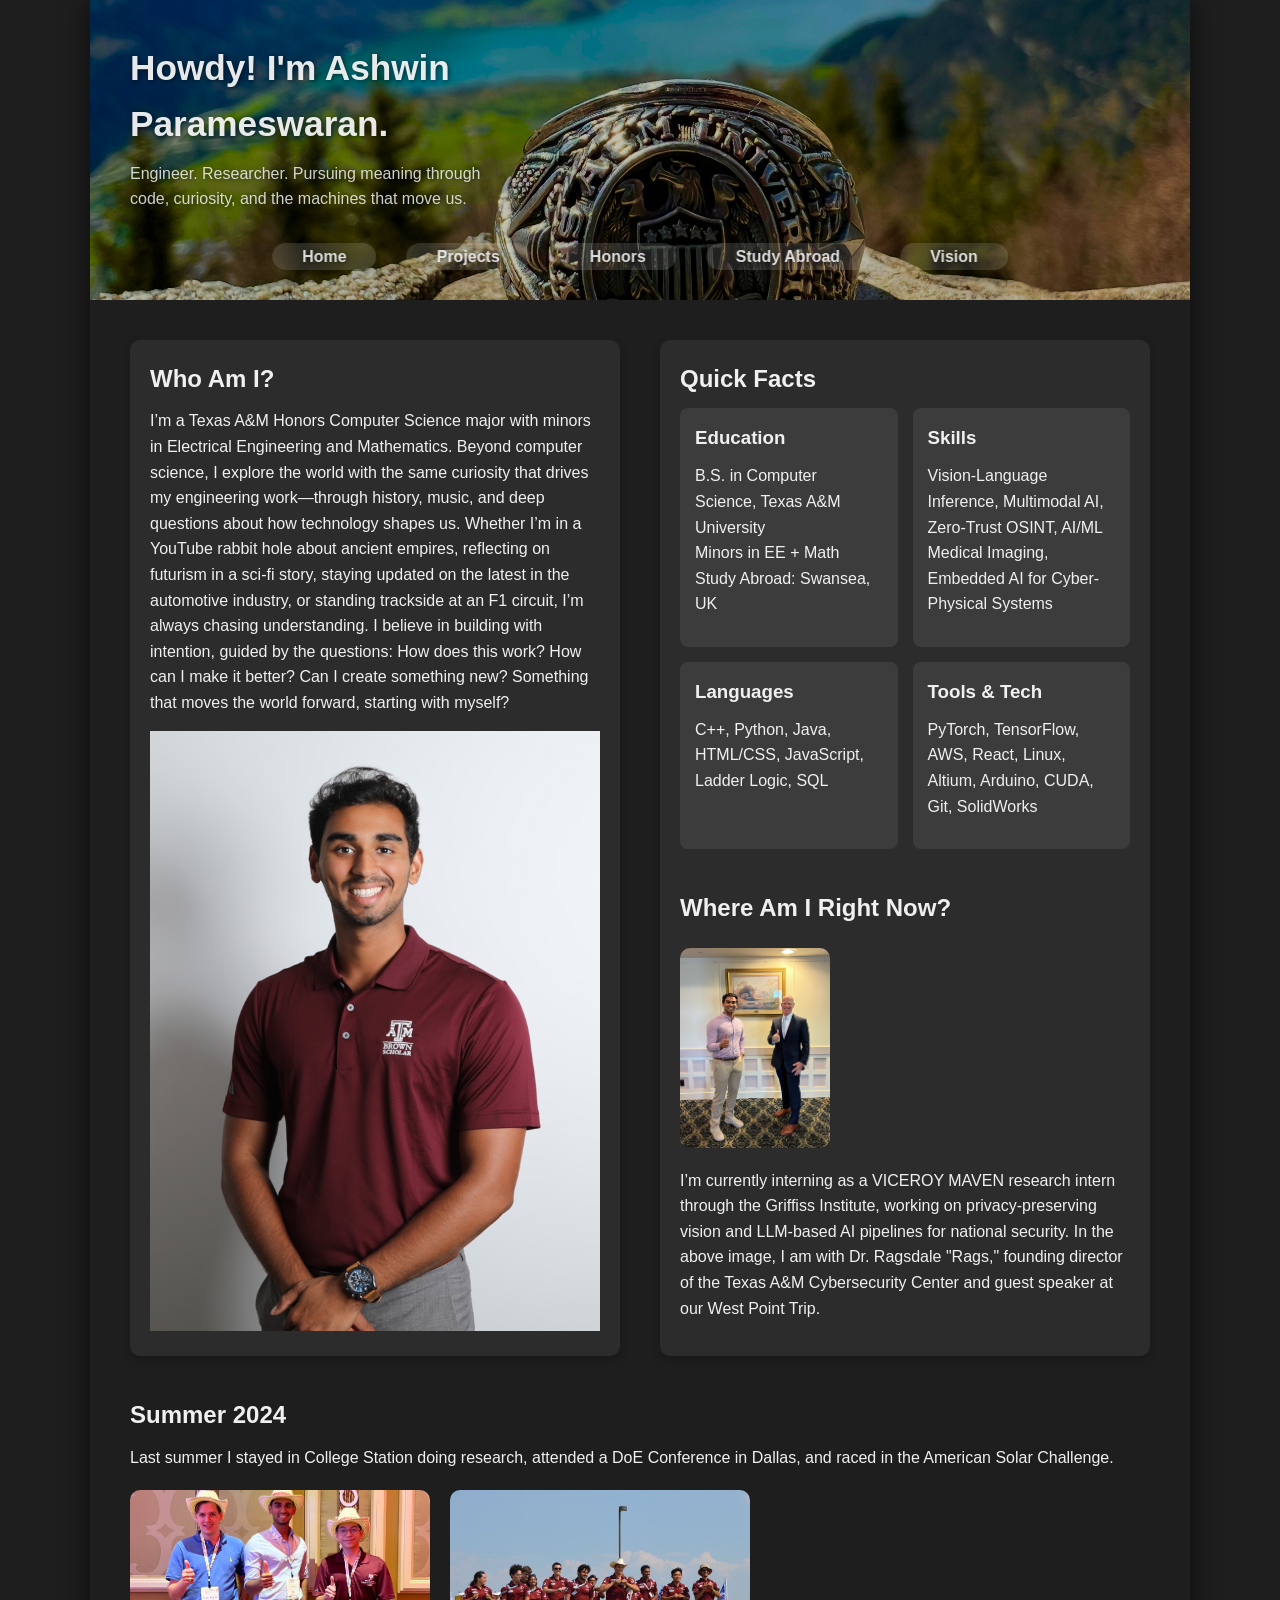
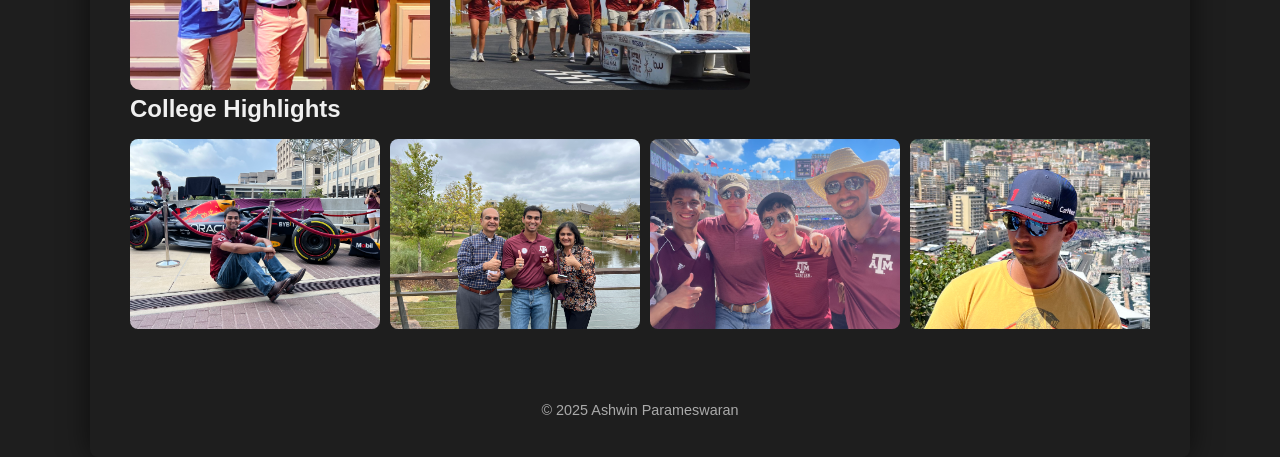
==== commit 9dff87cb: "Full deployable version, all content and format" ====
--- a/index.html
+++ b/index.html
@@ -65,7 +65,7 @@
         <h2 style="margin-top: 40px;">Where Am I Right Now?</h2>
         <div class="highlight-grid">
           <div class="image-container">
-            <img src="images/viceroy.jpeg" alt="VICEROY MAVEN Internship" />
+            <img src="images/viceroy.jpeg" alt="VICEROY MAVEN Internship" style="object-position: center 15%;"/>
           </div>
           <p>
             I’m currently interning as a VICEROY MAVEN research intern through the Griffiss Institute, working on privacy-preserving vision and LLM-based AI pipelines for national security. 
--- a/css/styles.css
+++ b/css/styles.css
@@ -18,7 +18,6 @@
   display: block;
   max-width: 100%;
   height: auto;
-  border-radius: 8px;
 }
 
 h1, h2, h3 {
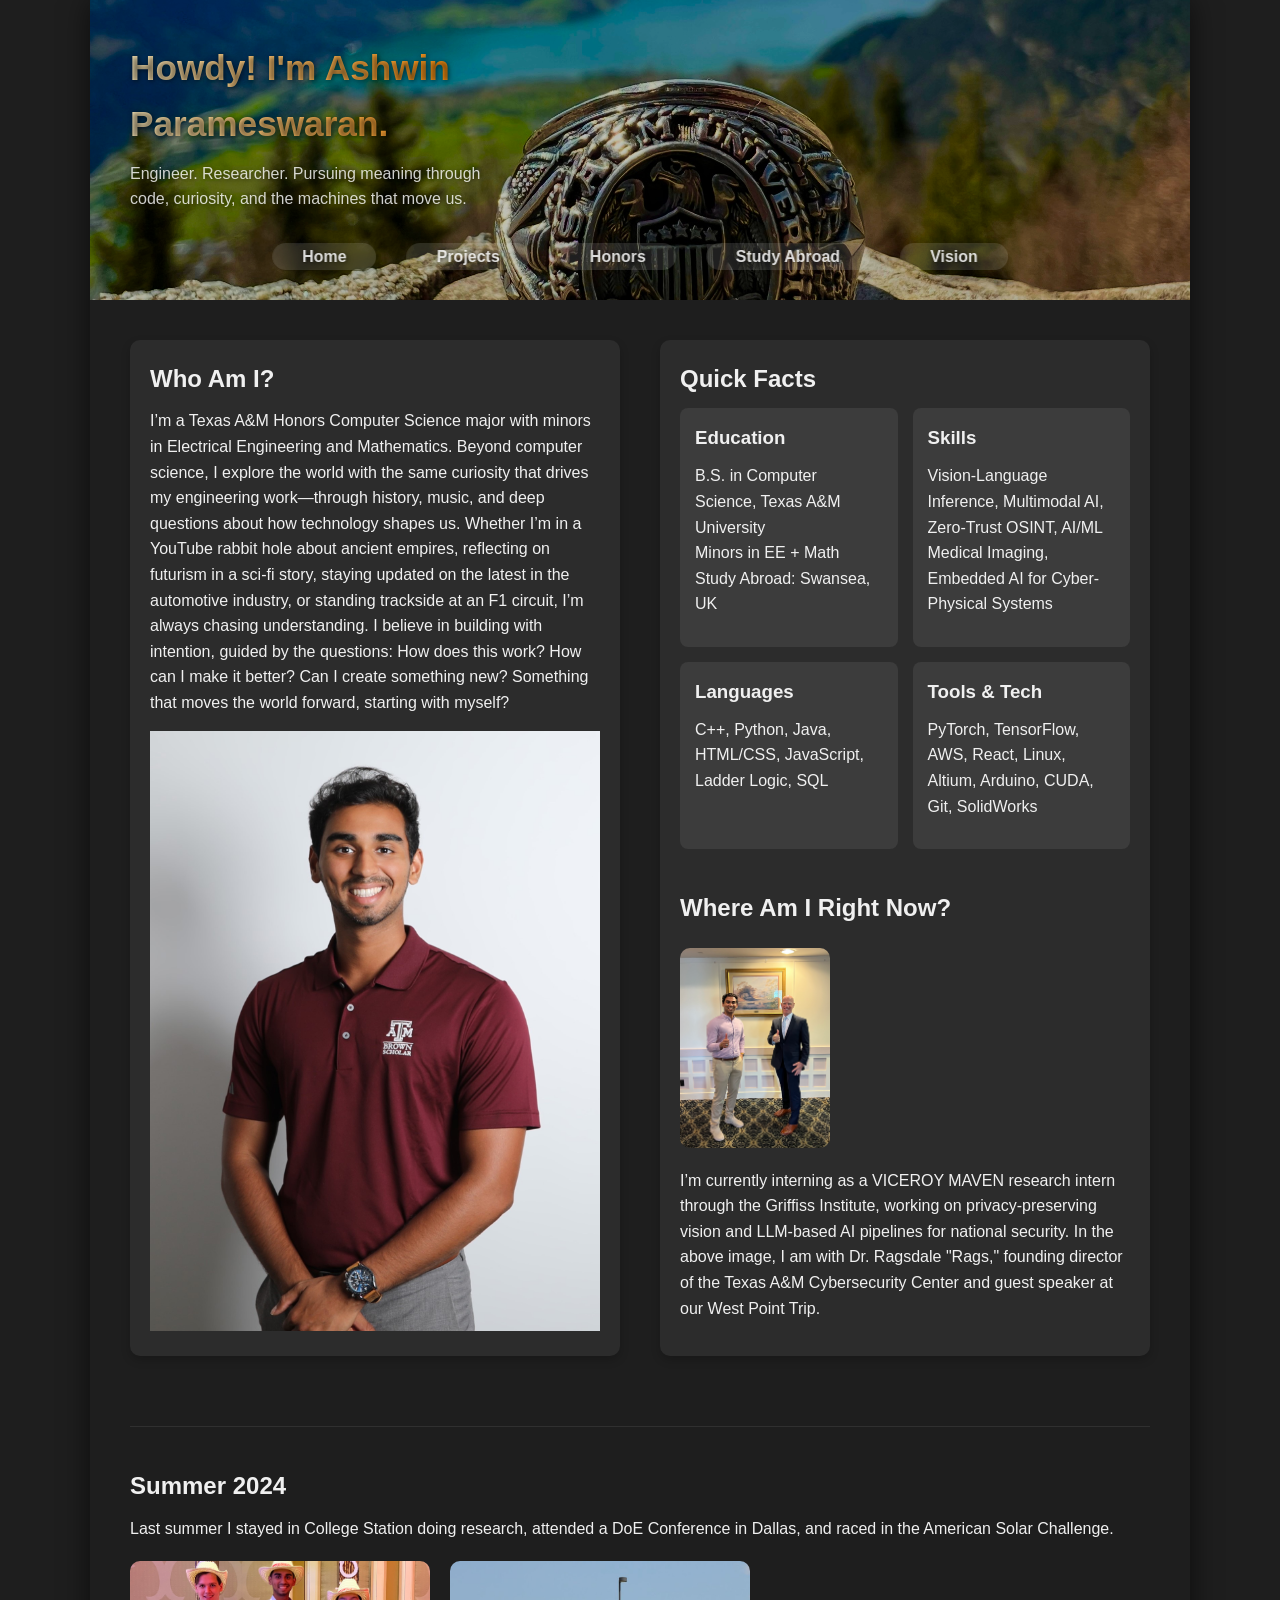
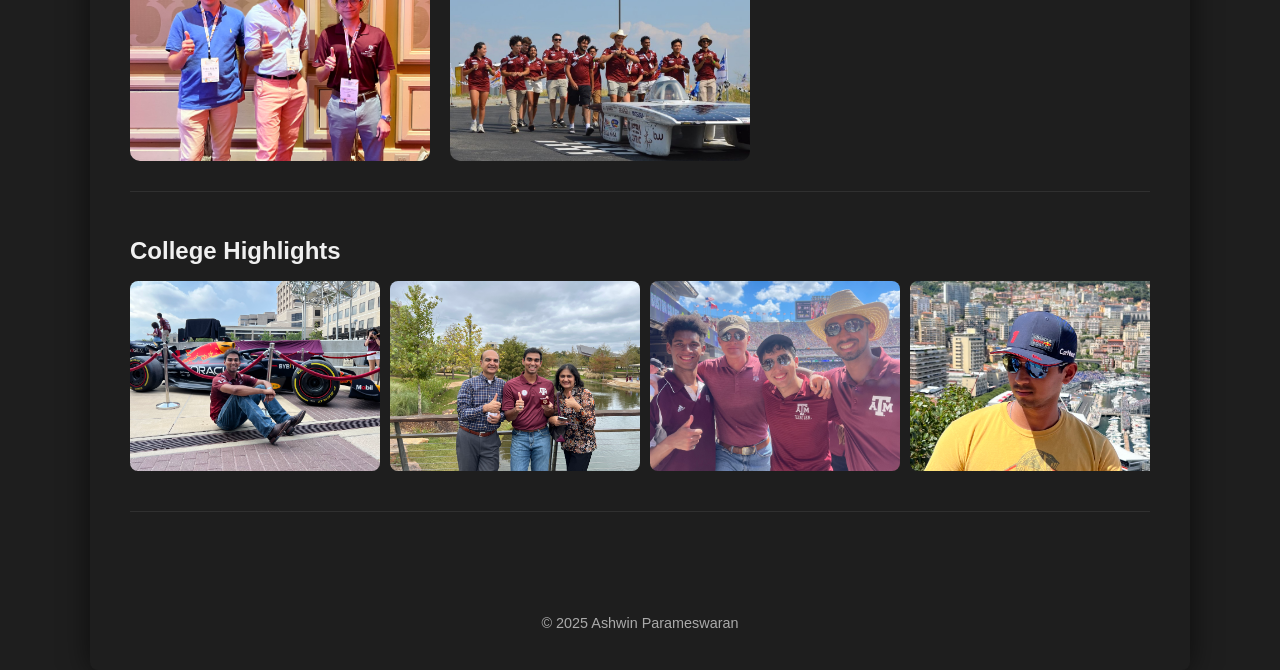
==== commit 48310a4d: "Easy visual changes" ====
--- a/index.html
+++ b/index.html
@@ -21,7 +21,7 @@
         </ul>
       </nav>
       <div class="hero-content left-align">
-        <h1>Howdy! I'm Ashwin <br />Parameswaran.</h1>
+        <h1 class="gradient-home"> Howdy! I'm Ashwin <br />Parameswaran.</h1>
         <p>Engineer. Researcher. Pursuing meaning through <br />code, curiosity, and the machines that move us.</p>
       </div>
     </div>
--- a/css/styles.css
+++ b/css/styles.css
@@ -112,7 +112,7 @@
   padding: 5px 30px;
   border-radius: 20px;
   color: #ffffffd8;
-  background: rgba(255, 255, 255, 0.135);
+  background: rgba(255, 255, 255, 0.12);
   text-shadow: 1px 1px 5px rgba(0, 0, 0, 0.653);
   backdrop-filter: blur(10px);
   transition: background 0.3s ease;
@@ -120,7 +120,7 @@
 }
 
 .hero-nav a:hover {
-  background: rgba(255, 255, 255, 0.303);
+  background: rgba(255, 255, 255, 0.224);
 }
 
 /* ===== HOMEPAGE SECTIONS ===== */
@@ -336,4 +336,79 @@
   box-shadow: 0 0 30px rgba(0, 0, 0, 0.6);
   background-color: #1e1e1e;
   border-radius: 8px;
+}
+
+/* Link/Button Glow */
+a:hover, .resume-button:hover {
+  color: #ffffff;
+  background-color: rgba(255, 255, 255, 0.25);
+  box-shadow: 0 0 8px rgba(94, 163, 236, 0.5);
+  transition: all 0.3s ease;
+}
+
+/* Gradient Headings */
+.gradient-home {
+  background: linear-gradient(90deg, #fceabb, #ff8a00);
+  background-clip: text;
+  -webkit-background-clip: text;
+  color: transparent;
+  -webkit-text-fill-color: transparent;
+}
+.gradient-projects {
+  background: linear-gradient(90deg, #ffe600, #00e5ff);
+  background-clip: text;
+  -webkit-background-clip: text;
+  color: transparent;
+  -webkit-text-fill-color: transparent;
+  text-shadow: 0 0 6px rgba(255, 255, 255, 0.261); /* ✨ subtle glow */
+}
+.gradient-honors {
+  background: linear-gradient(90deg, #7ed9df, #70a1ff);
+  background-clip: text;
+  -webkit-background-clip: text;
+  color: transparent;
+  -webkit-text-fill-color: transparent;
+  text-shadow: 0 0 6px rgba(255, 255, 255, 0.213); /* ✨ subtle glow */
+}
+.gradient-abroad {
+  background: linear-gradient(90deg, #e29c92, #fcb045);
+  background-clip: text;
+  -webkit-background-clip: text;
+  color: transparent;
+  -webkit-text-fill-color: transparent;
+  text-shadow: 0 0 6px rgba(255, 255, 255, 0.213); /* ✨ subtle glow */
+}
+.gradient-vision {
+  background: linear-gradient(90deg, #6dd5fa, #ffffff);
+  background-clip: text;
+  -webkit-background-clip: text;
+  color: transparent;
+  -webkit-text-fill-color: transparent;
+  text-shadow: none;
+}
+
+/* Elevation on Hover */
+.text-block:hover, .quick-facts:hover, .fact-card:hover {
+  transform: translateY(-4px);
+  box-shadow: 0 6px 16px rgba(0, 0, 0, 0.4);
+  transition: all 0.3s ease;
+}
+
+/* Section Dividers */
+section {
+  border-bottom: 1px solid rgba(255, 255, 255, 0.08);
+  padding-bottom: 30px;
+  margin-bottom: 40px;
+}
+
+/* Scrollbar Styling */
+::-webkit-scrollbar {
+  width: 10px;
+}
+::-webkit-scrollbar-track {
+  background: #1e1e1e;
+}
+::-webkit-scrollbar-thumb {
+  background: #5ea3ec;
+  border-radius: 10px;
 }
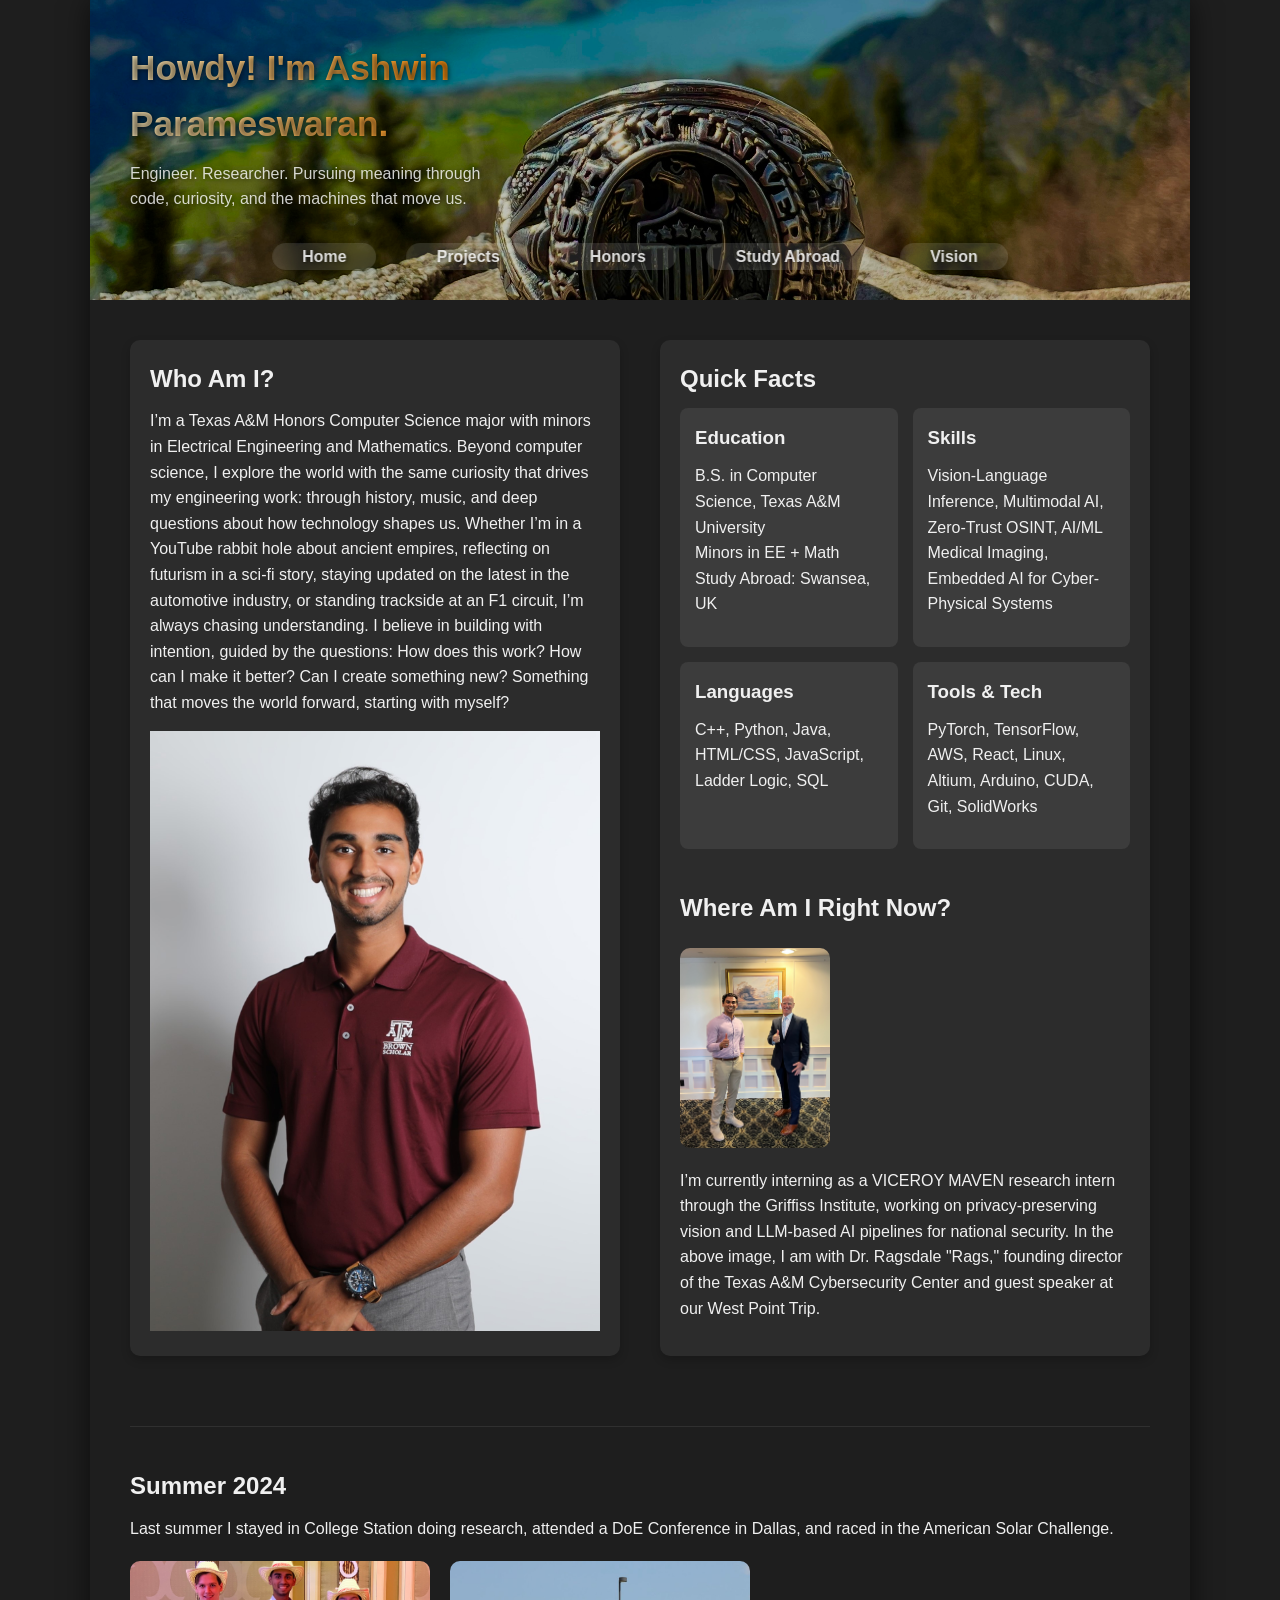
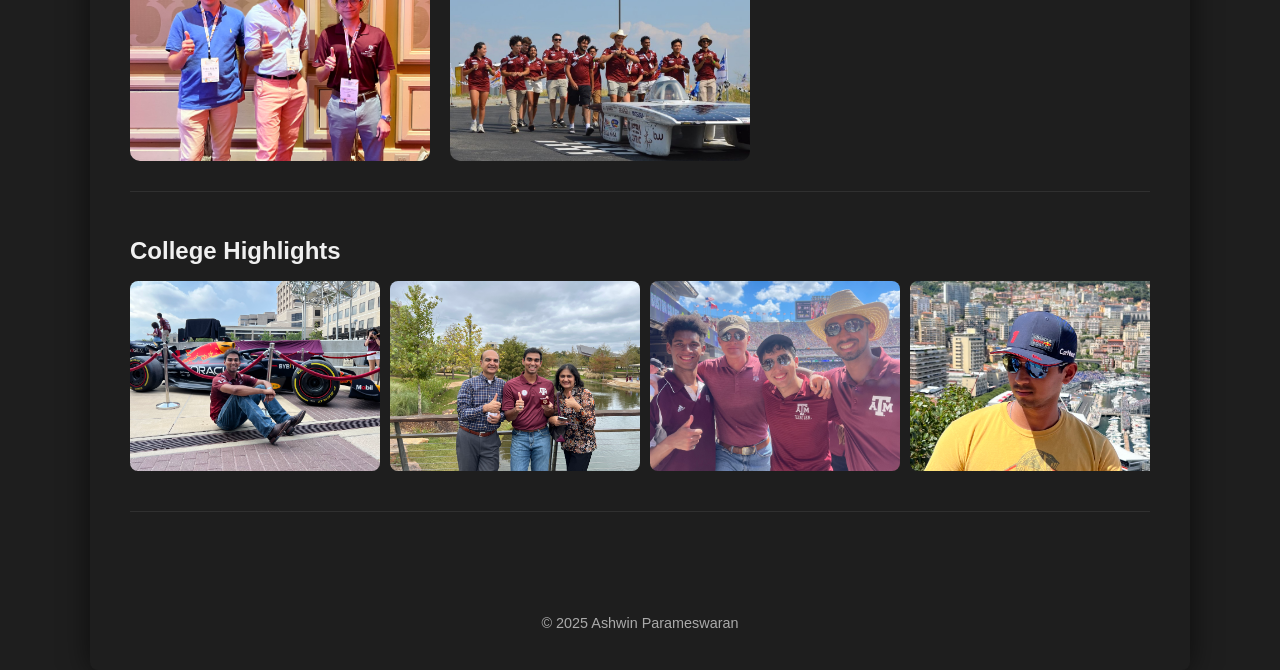
==== commit ae9e078c: "Bye bye, last em dash" ====
--- a/index.html
+++ b/index.html
@@ -32,7 +32,7 @@
       <div class="left-col text-block">
         <h2>Who Am I?</h2>
         <p>I’m a Texas A&M Honors Computer Science major with minors in Electrical Engineering and Mathematics. 
-            Beyond computer science, I explore the world with the same curiosity that drives my engineering work—through history, music, and deep questions about how technology shapes us. 
+            Beyond computer science, I explore the world with the same curiosity that drives my engineering work: through history, music, and deep questions about how technology shapes us. 
             Whether I’m in a YouTube rabbit hole about ancient empires, reflecting on futurism in a sci-fi story, staying updated on the latest in the automotive industry, 
             or standing trackside at an F1 circuit, I’m always chasing understanding. I believe in building with intention, guided by the questions: 
             How does this work? How can I make it better? Can I create something new? Something that moves the world forward, starting with myself?</p>
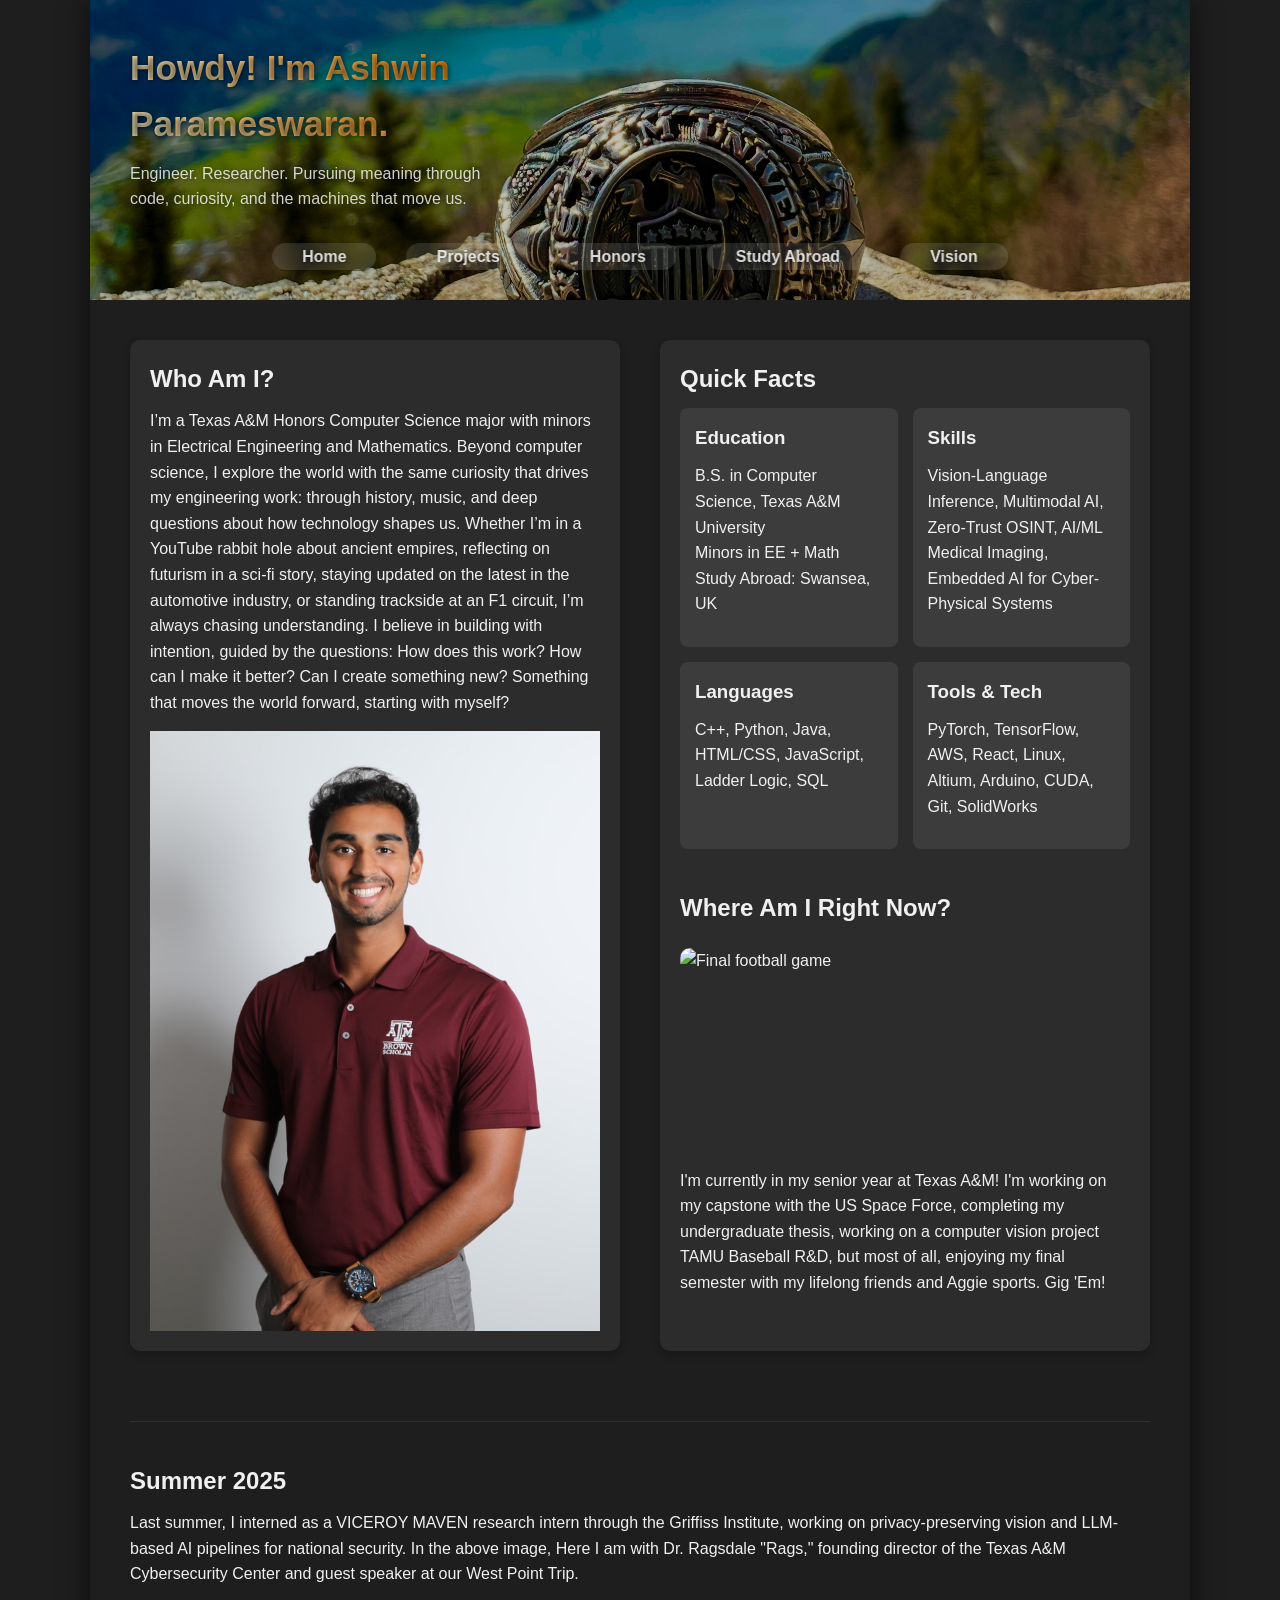
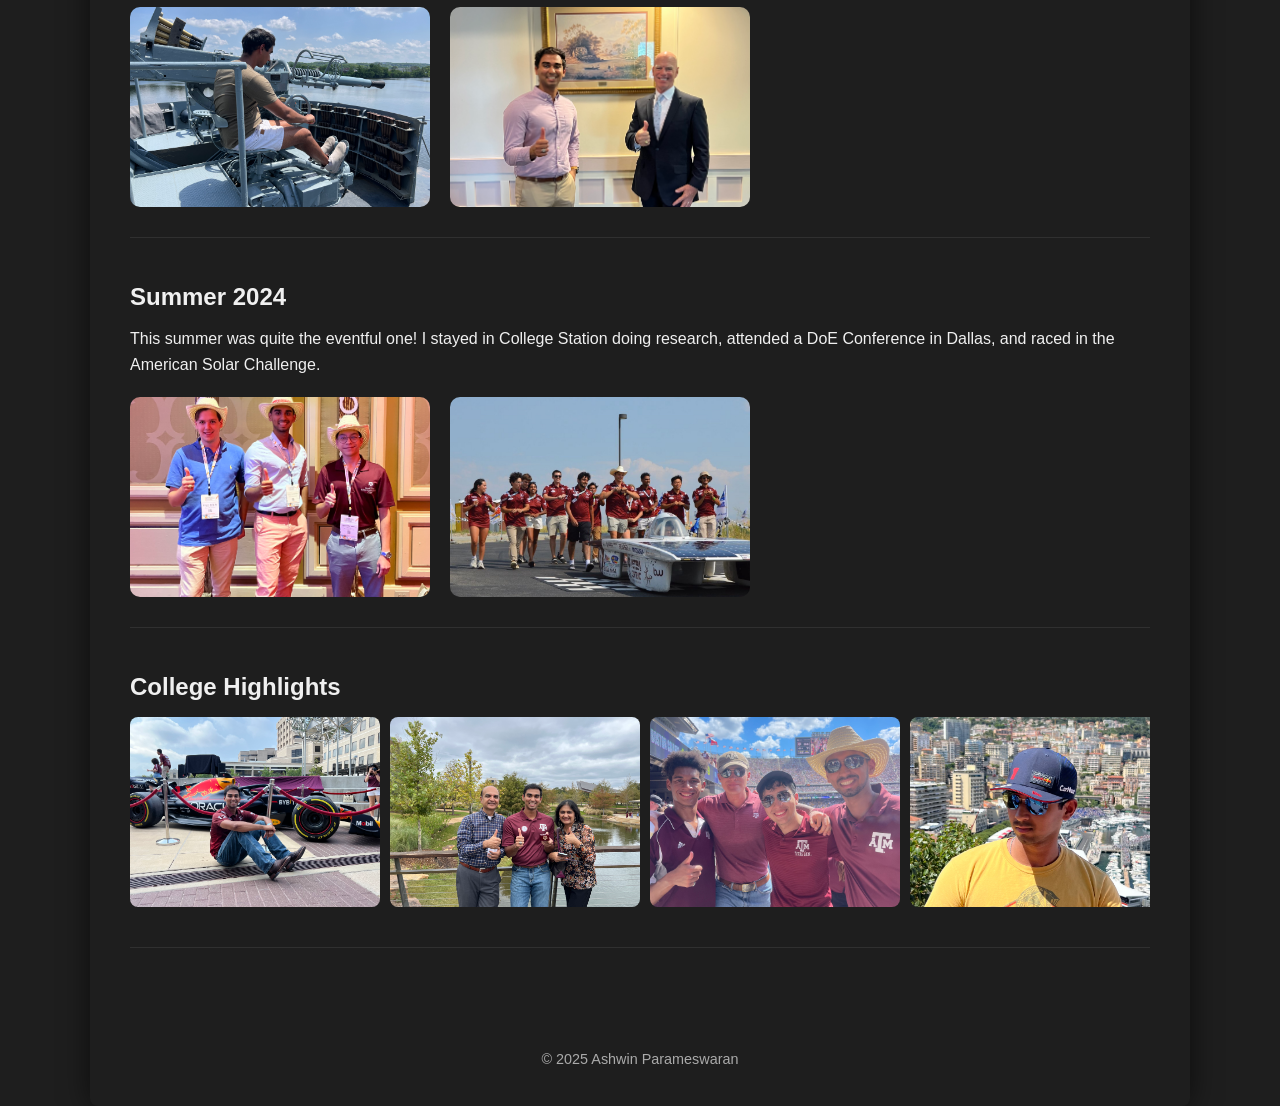
==== commit 1a9802a5: "Updated website as of 2/13/26" ====
--- a/index.html
+++ b/index.html
@@ -65,19 +65,28 @@
         <h2 style="margin-top: 40px;">Where Am I Right Now?</h2>
         <div class="highlight-grid">
           <div class="image-container">
-            <img src="images/viceroy.jpeg" alt="VICEROY MAVEN Internship" style="object-position: center 15%;"/>
+            <img src="images/aggie2.jpeg" alt="Final football game" style="width: 350px; height: 200px;"/>
           </div>
           <p>
-            I’m currently interning as a VICEROY MAVEN research intern through the Griffiss Institute, working on privacy-preserving vision and LLM-based AI pipelines for national security. 
-            In the above image, I am with Dr. Ragsdale "Rags," founding director of the Texas A&M Cybersecurity Center and guest speaker at our West Point Trip.
+            I'm currently in my senior year at Texas A&M! I'm working on my capstone with the US Space Force, completing my undergraduate thesis, working on a computer vision project TAMU Baseball R&D, but most of all, enjoying my final semester with my lifelong friends and Aggie sports. Gig 'Em!
           </p>
         </div>
       </div>
     </section>
 
     <section class="highlight">
+      <h2>Summer 2025</h2>
+      <p>Last summer, I interned as a VICEROY MAVEN research intern through the Griffiss Institute, working on privacy-preserving vision and LLM-based AI pipelines for national security. 
+            In the above image, Here I am with Dr. Ragsdale "Rags," founding director of the Texas A&M Cybersecurity Center and guest speaker at our West Point Trip.</p>
+      <div class="highlight-grid">
+        <img src="images/battleship.jpeg" alt="WW2 battleship" style="object-position: center 15%"/>
+        <img src="images/viceroy.jpeg" alt="Pic with Rags" style="object-position: center 25%"/>
+      </div>
+    </section>
+
+    <section class="highlight">
       <h2>Summer 2024</h2>
-      <p>Last summer I stayed in College Station doing research, attended a DoE Conference in Dallas, and raced in the American Solar Challenge.</p>
+      <p>This summer was quite the eventful one! I stayed in College Station doing research, attended a DoE Conference in Dallas, and raced in the American Solar Challenge.</p>
       <div class="highlight-grid">
         <img src="images/doeconf.jpeg" alt="Department of Energy Conference" />
         <img src="images/solarcar.jpeg" alt="Solar Car Finish Line" />
